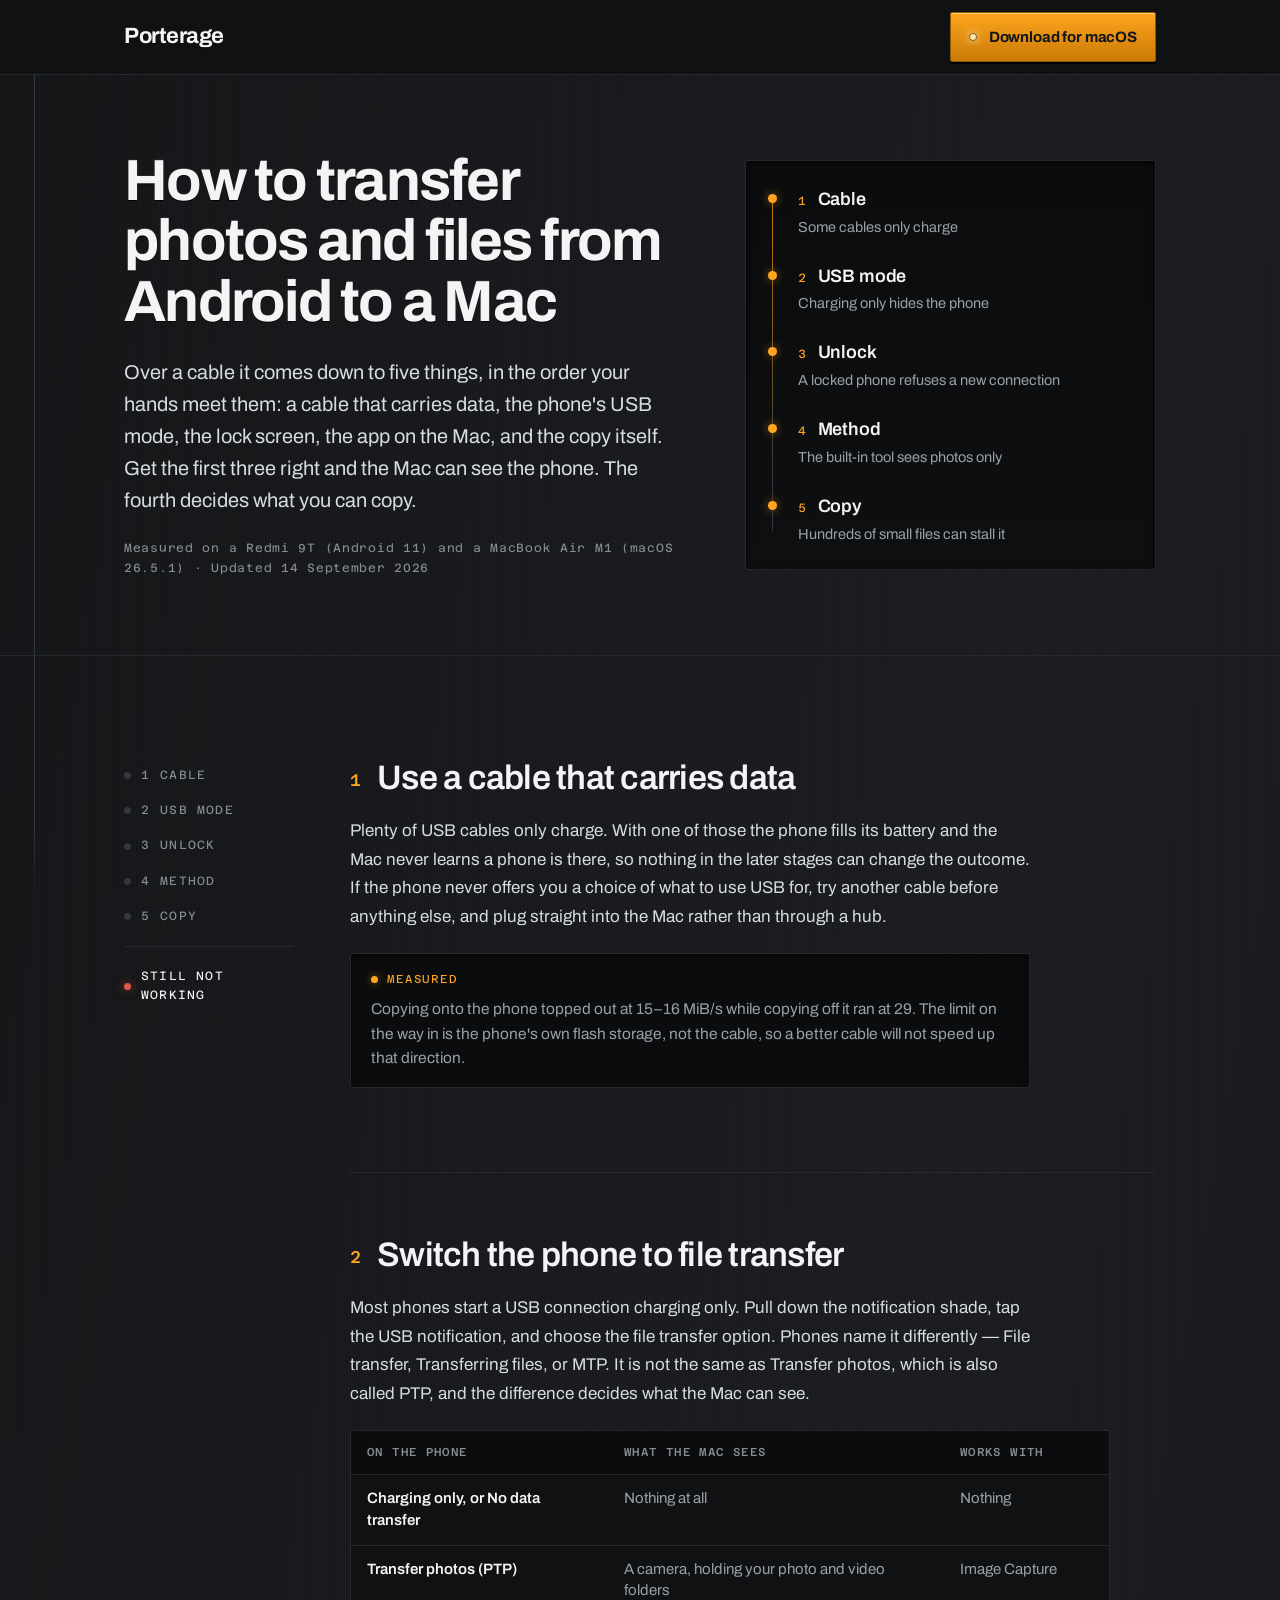
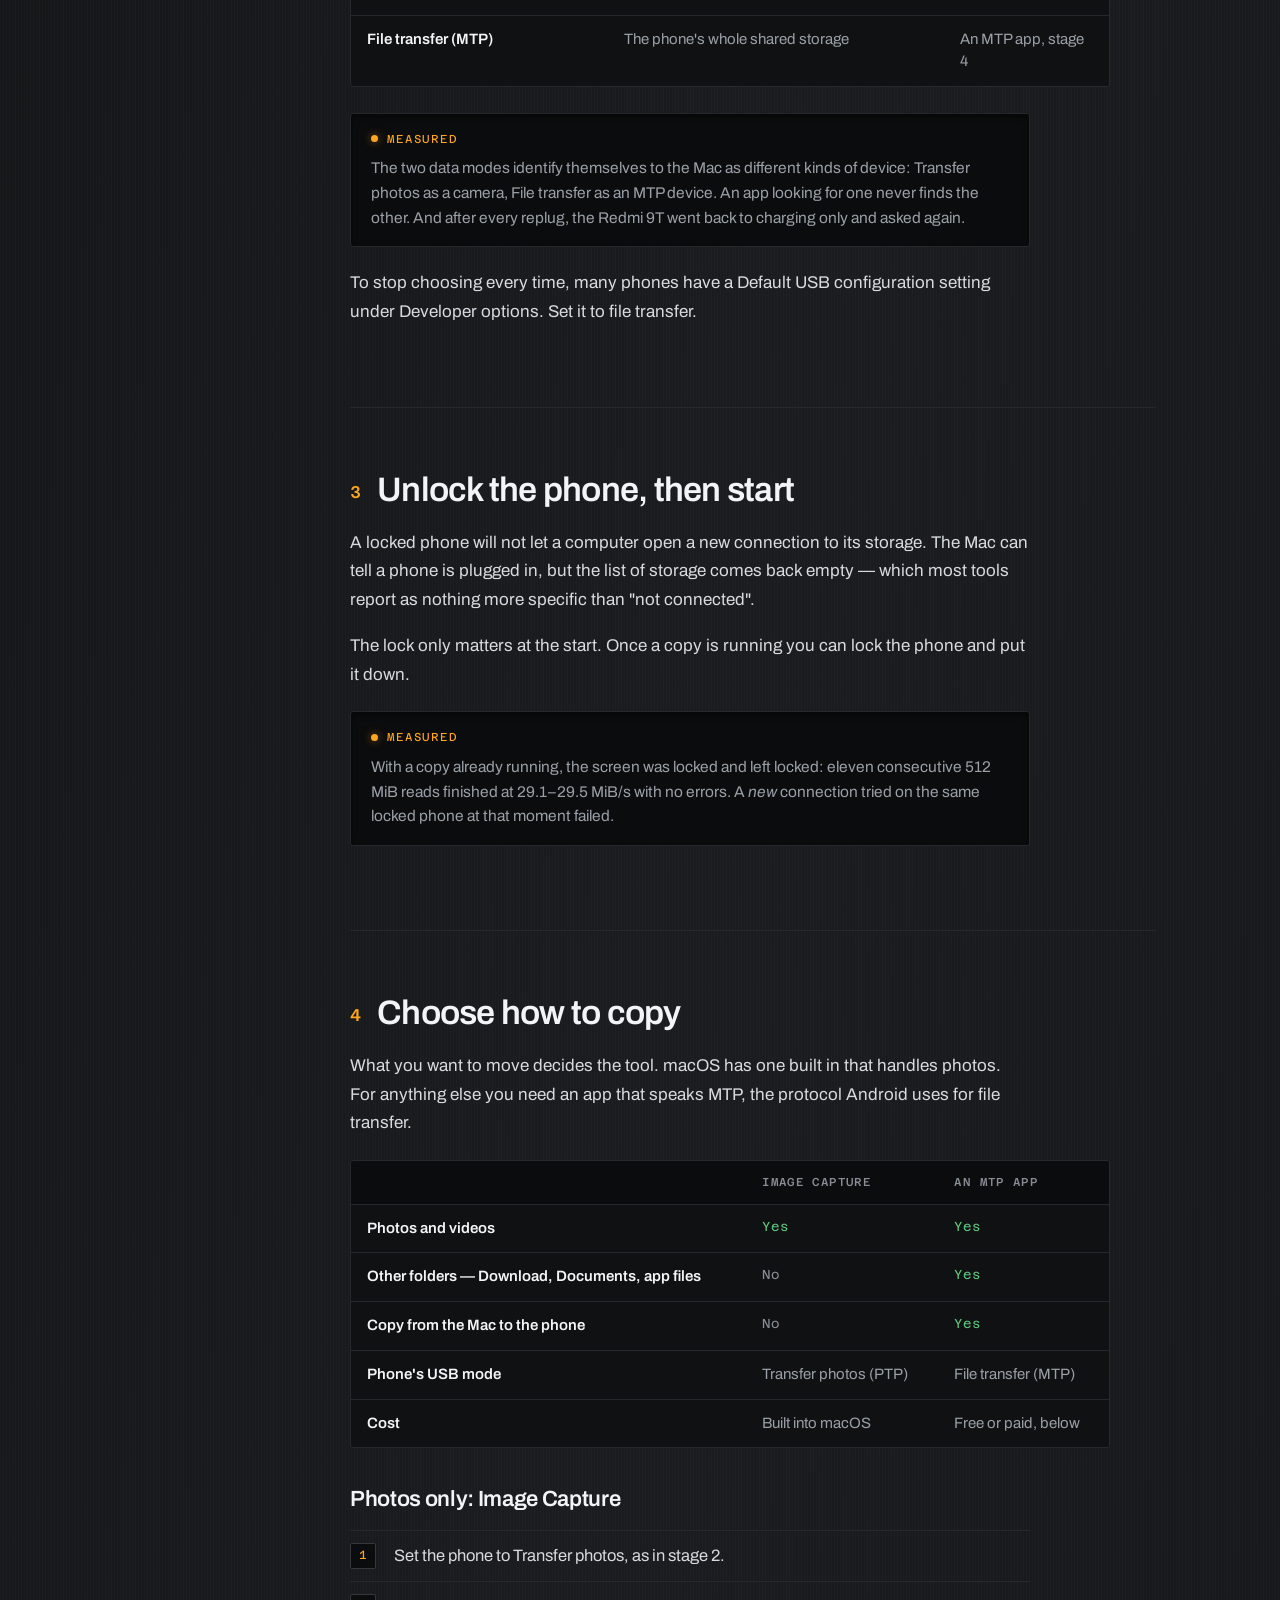
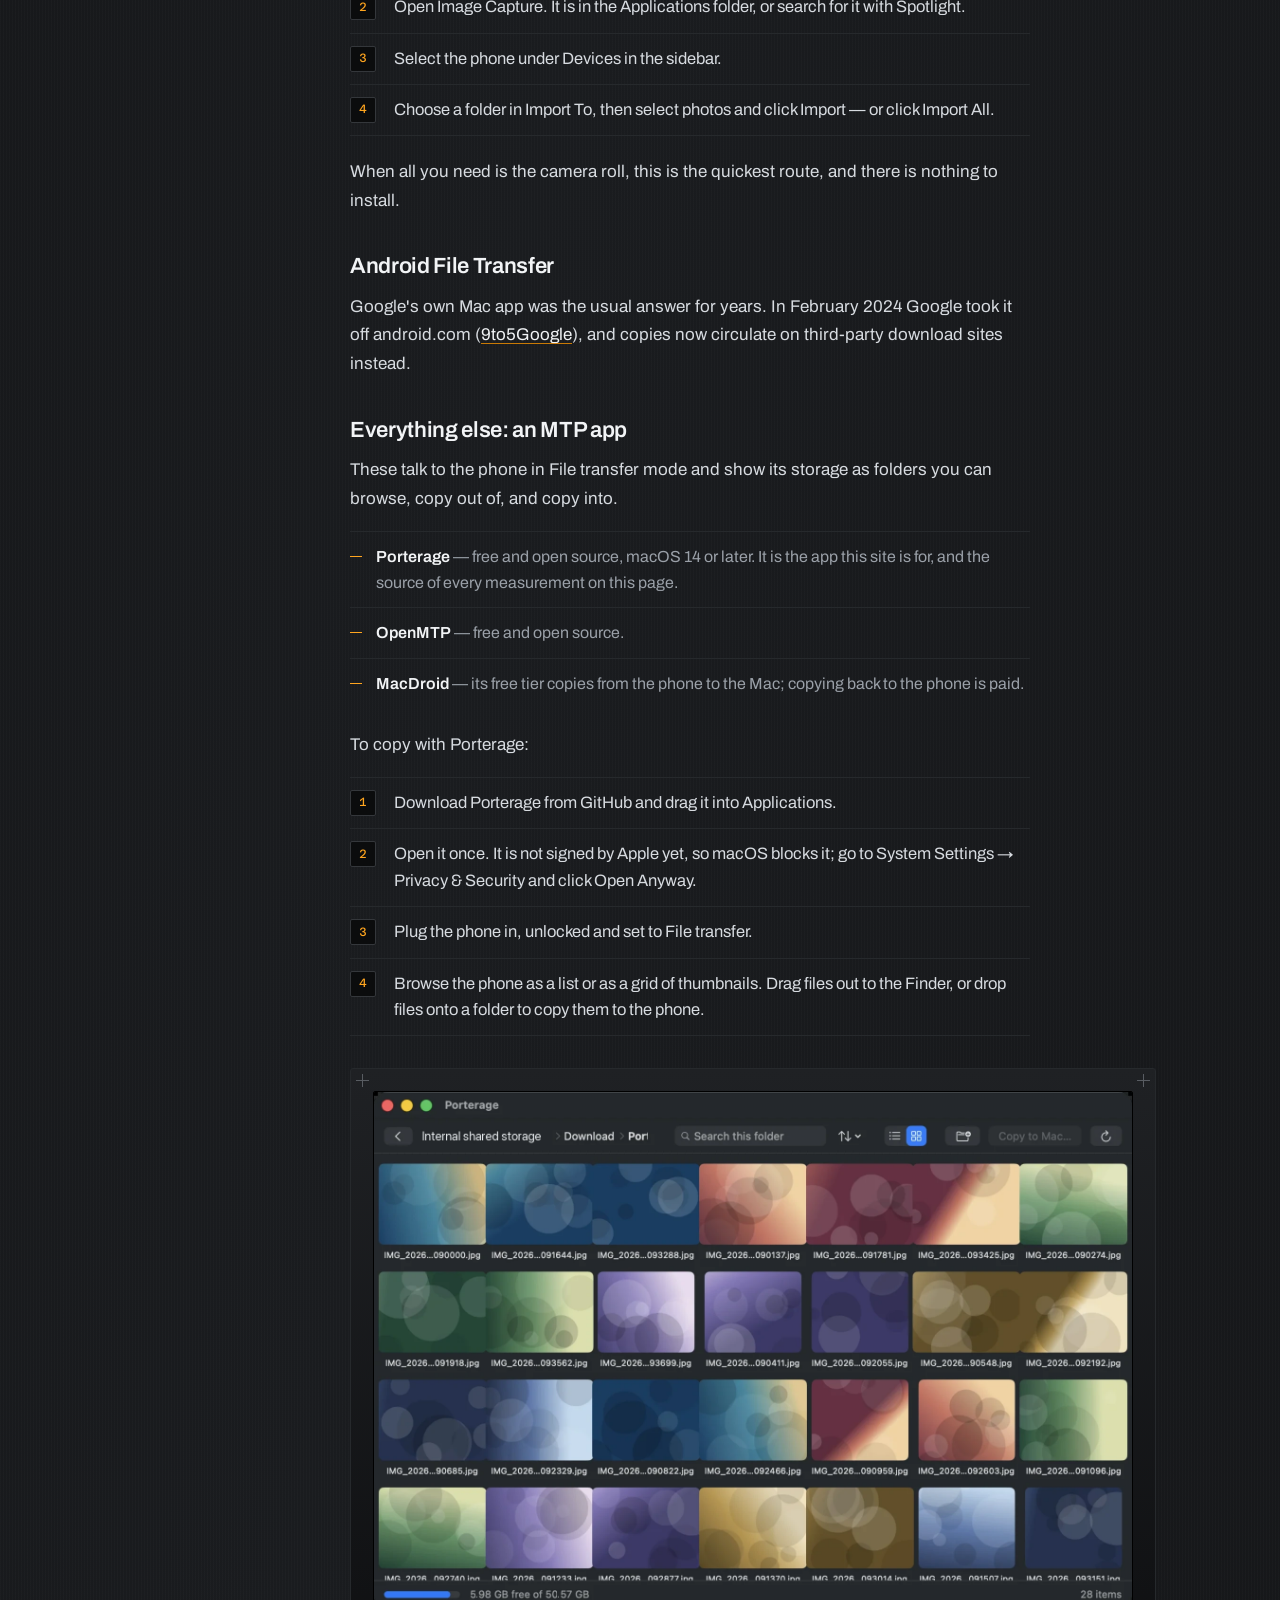
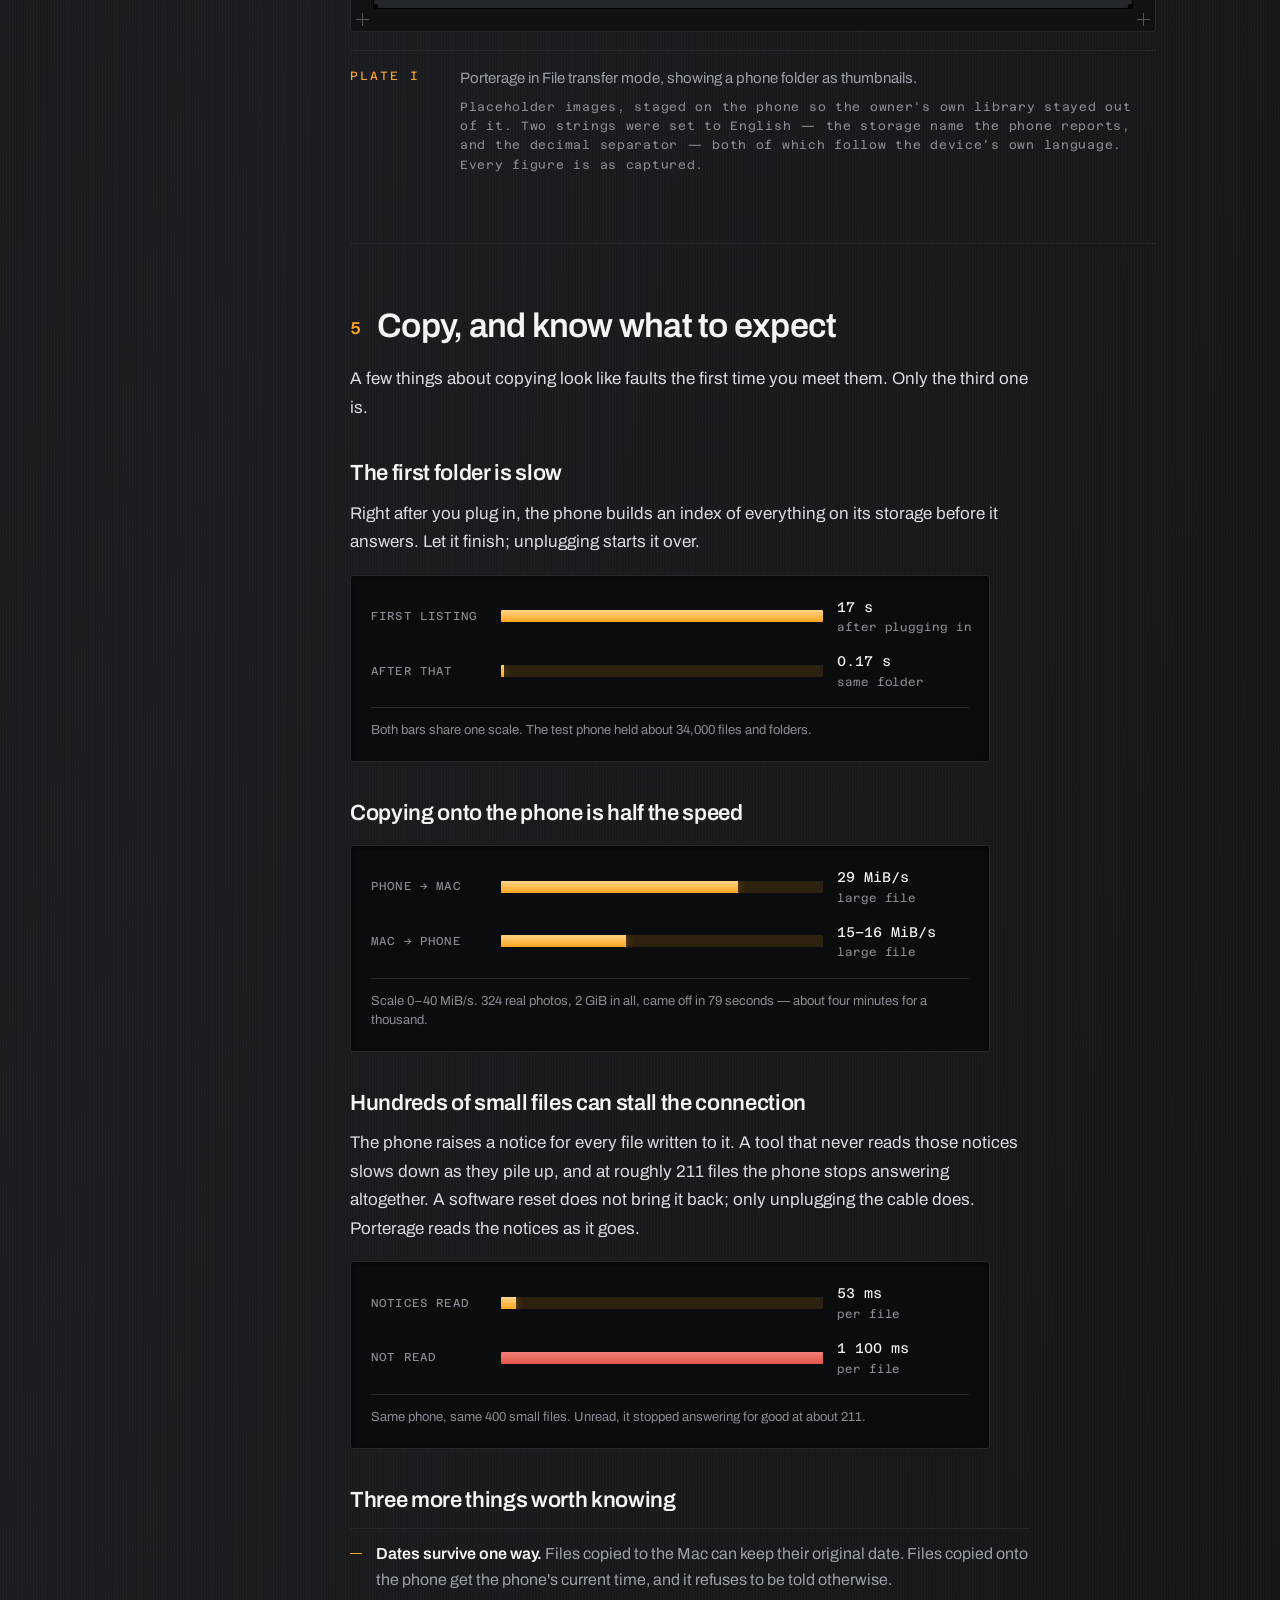
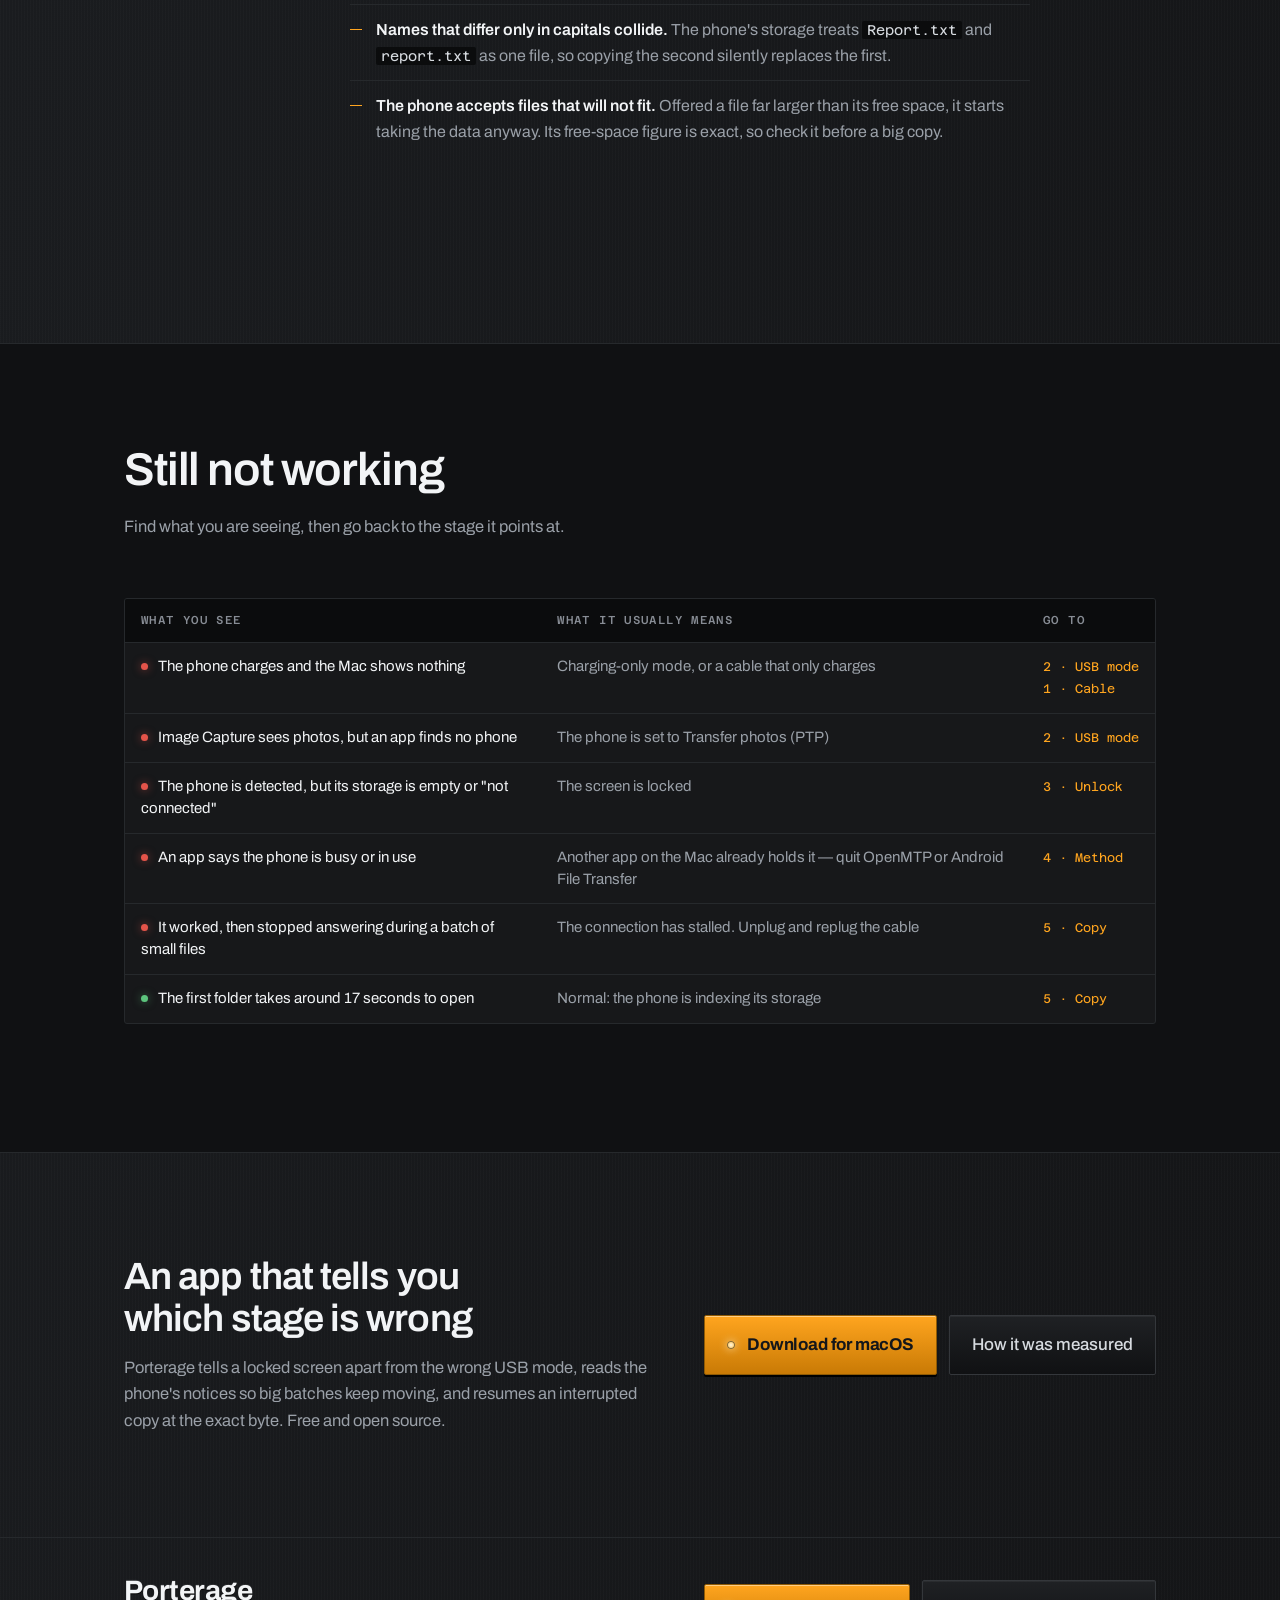
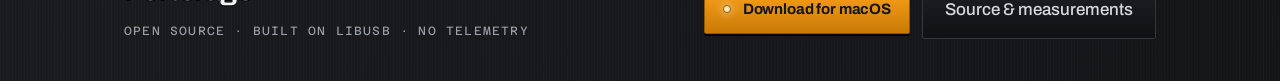
==== android-to-mac/index.html @ b120aed7 "Add the Android-to-Mac guide at /android-to-mac/ The first content page, chosen from keyword researc" ====
<!doctype html>
<html lang="en">
<head>
<meta charset="utf-8">
<meta name="viewport" content="width=device-width, initial-scale=1">
<title>How to Transfer Photos and Files from Android to Mac</title>
<meta name="description" content="Five things decide whether an Android phone works with a Mac: cable, USB mode, lock screen, app, and the copy itself. Each step, with what was measured.">
<meta name="theme-color" content="#17181A">
<link rel="canonical" href="https://porterage.app/android-to-mac/">
<meta property="og:title" content="How to transfer photos and files from Android to a Mac">
<meta property="og:description" content="Cable, USB mode, lock screen, app, copy: the five stages in the order your hands meet them, with what fails at each one and what was measured.">
<meta property="og:type" content="article">
<meta property="og:url" content="https://porterage.app/android-to-mac/">
<meta property="og:site_name" content="Porterage">
<meta property="og:image" content="https://porterage.app/assets/og.png">
<meta property="og:image:width" content="1200">
<meta property="og:image:height" content="630">
<meta name="twitter:card" content="summary_large_image">
<meta name="twitter:image" content="https://porterage.app/assets/og.png">
<link rel="icon" href="/assets/favicon.svg" type="image/svg+xml">
<link rel="icon" href="/favicon.ico" sizes="32x32">
<link rel="apple-touch-icon" href="/apple-touch-icon.png">
<link rel="preconnect" href="https://fonts.googleapis.com">
<link rel="preconnect" href="https://fonts.gstatic.com" crossorigin>
<link href="https://fonts.googleapis.com/css2?family=Archivo:wght@400;500;600;700&family=Azeret+Mono:wght@400;500&display=swap" rel="stylesheet">
<link rel="stylesheet" href="/assets/style.css">
<script type="application/ld+json">
{
  "@context": "https://schema.org",
  "@graph": [
    {
      "@type": "Article",
      "headline": "How to transfer photos and files from Android to a Mac",
      "description": "The five stages of connecting an Android phone to a Mac over a cable, with what fails at each one and what was measured on real hardware.",
      "datePublished": "2026-09-14",
      "dateModified": "2026-09-14",
      "inLanguage": "en",
      "mainEntityOfPage": "https://porterage.app/android-to-mac/",
      "image": "https://porterage.app/assets/og.png",
      "author": { "@type": "Organization", "name": "Porterage", "url": "https://porterage.app/" },
      "publisher": { "@type": "Organization", "name": "Porterage", "url": "https://porterage.app/" }
    },
    {
      "@type": "BreadcrumbList",
      "itemListElement": [
        { "@type": "ListItem", "position": 1, "name": "Porterage", "item": "https://porterage.app/" },
        { "@type": "ListItem", "position": 2, "name": "Android to Mac", "item": "https://porterage.app/android-to-mac/" }
      ]
    }
  ]
}
</script>
</head>
<body>
<!--
THESIS: The guide is the connection itself, laid out in the order hands make it (cable, USB mode, unlock, method, copy), each stage carrying what fails there and what was measured. Refuses the vendor "8 tips to fix it" list that ends in a buy button.
OWN-WORLD: Inherited Porterage faceplate: graphite panels, Archivo over Azeret Mono readings, amber lamps for the live stage, alarm red for named faults, registered plates, recessed readouts on one shared scale.
STORY: The reader arrives with a phone plugged in and nothing working, finds their stage, reads the measured cause, fixes it, and sees where an MTP app fits and where the free built-in tool is enough.
FIRST VIEWPORT: Left, the question as H1 over a three-sentence answer and the measurement line; right, a five-stage amber signal path whose stages jump to their sections; Download in the top bar.
FORM: Signal path, candidate 1 of the grounded structure list, seed key 04b78340.
FINISH: unreviewed and undocumented is unfinished; this build ends with the finish review, the verdict, DESIGN.md, and every shipping raster carrying its provenance
-->

<a class="skip" href="#main">Skip to content</a>

<div class="rail" aria-hidden="true"></div>

<header class="topbar">
  <div class="wrap topbar__in">
    <a class="topbar__brand" href="/">Porterage</a>
    <a class="plate-btn plate-btn--sm" href="https://github.com/aiusmarcusx/porterage/releases/latest">
      <span class="plate-btn__lamp" aria-hidden="true"></span>
      <span class="plate-btn__text">Download for macOS</span>
    </a>
  </div>
</header>

<main id="main">

<section class="panel panel--guidehead">
  <div class="wrap guidehead">
    <div class="guidehead__text">
      <h1 class="guide-title">How to transfer photos and files from Android to a Mac</h1>
      <p class="guide-lede">
        Over a cable it comes down to five things, in the order your hands meet them: a cable that
        carries data, the phone's USB mode, the lock screen, the app on the Mac, and the copy itself.
        Get the first three right and the Mac can see the phone. The fourth decides what you can copy.
      </p>
      <p class="guide-meta">Measured on a Redmi 9T (Android 11) and a MacBook Air M1 (macOS 26.5.1) · Updated 14 September 2026</p>
    </div>

    <nav class="path" aria-label="The five stages">
      <ol>
        <li><a href="#cable"><span class="path__no">1</span><span class="path__name">Cable</span><span class="path__note">Some cables only charge</span></a></li>
        <li><a href="#usb-mode"><span class="path__no">2</span><span class="path__name">USB mode</span><span class="path__note">Charging only hides the phone</span></a></li>
        <li><a href="#unlock"><span class="path__no">3</span><span class="path__name">Unlock</span><span class="path__note">A locked phone refuses a new connection</span></a></li>
        <li><a href="#method"><span class="path__no">4</span><span class="path__name">Method</span><span class="path__note">The built-in tool sees photos only</span></a></li>
        <li><a href="#copy"><span class="path__no">5</span><span class="path__name">Copy</span><span class="path__note">Hundreds of small files can stall it</span></a></li>
      </ol>
    </nav>
  </div>
</section>

<div class="panel panel--guide">
  <div class="wrap guide">

    <nav class="stagerail" aria-label="Stages on this page">
      <ol>
        <li><a href="#cable"><span class="stagerail__lamp" aria-hidden="true"></span><span class="stagerail__no">1</span>Cable</a></li>
        <li><a href="#usb-mode"><span class="stagerail__lamp" aria-hidden="true"></span><span class="stagerail__no">2</span>USB mode</a></li>
        <li><a href="#unlock"><span class="stagerail__lamp" aria-hidden="true"></span><span class="stagerail__no">3</span>Unlock</a></li>
        <li><a href="#method"><span class="stagerail__lamp" aria-hidden="true"></span><span class="stagerail__no">4</span>Method</a></li>
        <li><a href="#copy"><span class="stagerail__lamp" aria-hidden="true"></span><span class="stagerail__no">5</span>Copy</a></li>
        <li class="stagerail__fix"><a href="#fix"><span class="stagerail__lamp" aria-hidden="true"></span>Still not working</a></li>
      </ol>
    </nav>

    <div class="guide__body">

      <section class="stage" id="cable" aria-labelledby="cable-h">
        <h2 class="stage__h" id="cable-h"><span class="stage__no" aria-hidden="true">1</span>Use a cable that carries data</h2>
        <p>
          Plenty of USB cables only charge. With one of those the phone fills its battery and the Mac
          never learns a phone is there, so nothing in the later stages can change the outcome. If the
          phone never offers you a choice of what to use USB for, try another cable before anything
          else, and plug straight into the Mac rather than through a hub.
        </p>
        <aside class="measured">
          <p class="measured__k">Measured</p>
          <p>
            Copying onto the phone topped out at 15–16 MiB/s while copying off it ran at 29. The limit on
            the way in is the phone's own flash storage, not the cable, so a better cable will not speed
            up that direction.
          </p>
        </aside>
      </section>

      <section class="stage" id="usb-mode" aria-labelledby="usb-mode-h">
        <h2 class="stage__h" id="usb-mode-h"><span class="stage__no" aria-hidden="true">2</span>Switch the phone to file transfer</h2>
        <p>
          Most phones start a USB connection charging only. Pull down the notification shade, tap the
          USB notification, and choose the file transfer option. Phones name it differently — File
          transfer, Transferring files, or MTP. It is not the same as Transfer photos, which is also
          called PTP, and the difference decides what the Mac can see.
        </p>
        <div class="tablewrap">
          <table class="gtable gtable--stack">
            <thead>
              <tr><th scope="col">On the phone</th><th scope="col">What the Mac sees</th><th scope="col">Works with</th></tr>
            </thead>
            <tbody>
              <tr><th scope="row">Charging only, or No data transfer</th><td data-label="The Mac sees">Nothing at all</td><td data-label="Works with">Nothing</td></tr>
              <tr><th scope="row">Transfer photos (PTP)</th><td data-label="The Mac sees">A camera, holding your photo and video folders</td><td data-label="Works with">Image Capture</td></tr>
              <tr><th scope="row">File transfer (MTP)</th><td data-label="The Mac sees">The phone's whole shared storage</td><td data-label="Works with">An MTP app, stage 4</td></tr>
            </tbody>
          </table>
        </div>
        <aside class="measured">
          <p class="measured__k">Measured</p>
          <p>
            The two data modes identify themselves to the Mac as different kinds of device: Transfer
            photos as a camera, File transfer as an MTP device. An app looking for one never finds the
            other. And after every replug, the Redmi 9T went back to charging only and asked again.
          </p>
        </aside>
        <p>
          To stop choosing every time, many phones have a Default USB configuration setting under
          Developer options. Set it to file transfer.
        </p>
      </section>

      <section class="stage" id="unlock" aria-labelledby="unlock-h">
        <h2 class="stage__h" id="unlock-h"><span class="stage__no" aria-hidden="true">3</span>Unlock the phone, then start</h2>
        <p>
          A locked phone will not let a computer open a new connection to its storage. The Mac can tell
          a phone is plugged in, but the list of storage comes back empty — which most tools report as
          nothing more specific than "not connected".
        </p>
        <p>The lock only matters at the start. Once a copy is running you can lock the phone and put it down.</p>
        <aside class="measured">
          <p class="measured__k">Measured</p>
          <p>
            With a copy already running, the screen was locked and left locked: eleven consecutive
            512 MiB reads finished at 29.1–29.5 MiB/s with no errors. A <em>new</em> connection tried on
            the same locked phone at that moment failed.
          </p>
        </aside>
      </section>

      <section class="stage" id="method" aria-labelledby="method-h">
        <h2 class="stage__h" id="method-h"><span class="stage__no" aria-hidden="true">4</span>Choose how to copy</h2>
        <p>
          What you want to move decides the tool. macOS has one built in that handles photos. For
          anything else you need an app that speaks MTP, the protocol Android uses for file transfer.
        </p>
        <div class="tablewrap">
          <table class="gtable gtable--compare">
            <thead>
              <tr><th scope="col"><span class="sr-only">Capability</span></th><th scope="col">Image Capture</th><th scope="col">An MTP app</th></tr>
            </thead>
            <tbody>
              <tr><th scope="row">Photos and videos</th><td class="yes">Yes</td><td class="yes">Yes</td></tr>
              <tr><th scope="row">Other folders — Download, Documents, app files</th><td class="no">No</td><td class="yes">Yes</td></tr>
              <tr><th scope="row">Copy from the Mac to the phone</th><td class="no">No</td><td class="yes">Yes</td></tr>
              <tr><th scope="row">Phone's USB mode</th><td>Transfer photos (PTP)</td><td>File transfer (MTP)</td></tr>
              <tr><th scope="row">Cost</th><td>Built into macOS</td><td>Free or paid, below</td></tr>
            </tbody>
          </table>
        </div>

        <h3 class="guide-h3">Photos only: Image Capture</h3>
        <ol class="steps">
          <li>Set the phone to Transfer photos, as in stage 2.</li>
          <li>Open Image Capture. It is in the Applications folder, or search for it with Spotlight.</li>
          <li>Select the phone under Devices in the sidebar.</li>
          <li>Choose a folder in Import To, then select photos and click Import — or click Import All.</li>
        </ol>
        <p>When all you need is the camera roll, this is the quickest route, and there is nothing to install.</p>

        <h3 class="guide-h3">Android File Transfer</h3>
        <p>
          Google's own Mac app was the usual answer for years. In February 2024 Google took it off
          android.com (<a href="https://9to5google.com/2024/02/16/android-file-transfer-mac-hidden/">9to5Google</a>),
          and copies now circulate on third-party download sites instead.
        </p>

        <h3 class="guide-h3">Everything else: an MTP app</h3>
        <p>These talk to the phone in File transfer mode and show its storage as folders you can browse, copy out of, and copy into.</p>
        <ul class="apps">
          <li><strong>Porterage</strong> — free and open source, macOS 14 or later. It is the app this site is for, and the source of every measurement on this page.</li>
          <li><strong>OpenMTP</strong> — free and open source.</li>
          <li><strong>MacDroid</strong> — its free tier copies from the phone to the Mac; copying back to the phone is paid.</li>
        </ul>

        <p>To copy with Porterage:</p>
        <ol class="steps">
          <li>Download Porterage from GitHub and drag it into Applications.</li>
          <li>Open it once. It is not signed by Apple yet, so macOS blocks it; go to System Settings → Privacy &amp; Security and click Open Anyway.</li>
          <li>Plug the phone in, unlocked and set to File transfer.</li>
          <li>Browse the phone as a list or as a grid of thumbnails. Drag files out to the Finder, or drop files onto a folder to copy them to the phone.</li>
        </ol>

        <figure class="plate">
          <div class="plate__frame">
            <img src="/assets/grid.webp" width="1600" height="1088" alt="Porterage showing a folder of photos on an Android phone as a grid of thumbnails, with a breadcrumb, search field and a free-space readout." loading="lazy" decoding="async">
            <span class="reg reg--tl" aria-hidden="true"></span><span class="reg reg--tr" aria-hidden="true"></span>
            <span class="reg reg--bl" aria-hidden="true"></span><span class="reg reg--br" aria-hidden="true"></span>
          </div>
          <figcaption class="plate__cap">
            <span class="plate__id">Plate I</span>
            <span class="plate__desc">Porterage in File transfer mode, showing a phone folder as thumbnails.</span>
            <span class="plate__note">Placeholder images, staged on the phone so the owner's own library stayed out of it. Two strings were set to English — the storage name the phone reports, and the decimal separator — both of which follow the device's own language. Every figure is as captured.</span>
          </figcaption>
        </figure>
      </section>

      <section class="stage" id="copy" aria-labelledby="copy-h">
        <h2 class="stage__h" id="copy-h"><span class="stage__no" aria-hidden="true">5</span>Copy, and know what to expect</h2>
        <p>A few things about copying look like faults the first time you meet them. Only the third one is.</p>

        <h3 class="guide-h3">The first folder is slow</h3>
        <p>
          Right after you plug in, the phone builds an index of everything on its storage before it
          answers. Let it finish; unplugging starts it over.
        </p>
        <div class="readout">
          <div class="readout__row"><span class="readout__k">First listing</span><span class="bar"><i data-w="100"></i></span><span class="readout__v">17 s<em>after plugging in</em></span></div>
          <div class="readout__row"><span class="readout__k">After that</span><span class="bar"><i data-w="1"></i></span><span class="readout__v">0.17 s<em>same folder</em></span></div>
          <p class="readout__note">Both bars share one scale. The test phone held about 34,000 files and folders.</p>
        </div>

        <h3 class="guide-h3">Copying onto the phone is half the speed</h3>
        <div class="readout">
          <div class="readout__row"><span class="readout__k">Phone → Mac</span><span class="bar"><i data-w="73.5"></i></span><span class="readout__v">29 MiB/s<em>large file</em></span></div>
          <div class="readout__row"><span class="readout__k">Mac → phone</span><span class="bar"><i data-w="38.8"></i></span><span class="readout__v">15–16 MiB/s<em>large file</em></span></div>
          <p class="readout__note">Scale 0–40 MiB/s. 324 real photos, 2 GiB in all, came off in 79 seconds — about four minutes for a thousand.</p>
        </div>

        <h3 class="guide-h3">Hundreds of small files can stall the connection</h3>
        <p>
          The phone raises a notice for every file written to it. A tool that never reads those notices
          slows down as they pile up, and at roughly 211 files the phone stops answering altogether. A
          software reset does not bring it back; only unplugging the cable does. Porterage reads the
          notices as it goes.
        </p>
        <div class="readout">
          <div class="readout__row"><span class="readout__k">Notices read</span><span class="bar"><i data-w="4.8"></i></span><span class="readout__v">53 ms<em>per file</em></span></div>
          <div class="readout__row readout__row--bad"><span class="readout__k">Not read</span><span class="bar"><i data-w="100"></i></span><span class="readout__v">1 100 ms<em>per file</em></span></div>
          <p class="readout__note">Same phone, same 400 small files. Unread, it stopped answering for good at about 211.</p>
        </div>

        <h3 class="guide-h3">Three more things worth knowing</h3>
        <ul class="facts">
          <li><strong>Dates survive one way.</strong> Files copied to the Mac can keep their original date. Files copied onto the phone get the phone's current time, and it refuses to be told otherwise.</li>
          <li><strong>Names that differ only in capitals collide.</strong> The phone's storage treats <code>Report.txt</code> and <code>report.txt</code> as one file, so copying the second silently replaces the first.</li>
          <li><strong>The phone accepts files that will not fit.</strong> Offered a file far larger than its free space, it starts taking the data anyway. Its free-space figure is exact, so check it before a big copy.</li>
        </ul>
      </section>

    </div>
  </div>
</div>

<section class="panel panel--fix" id="fix" aria-labelledby="fix-h">
  <div class="wrap">
    <div class="sechead">
      <h2 id="fix-h">Still not working</h2>
      <p class="sechead__sub">Find what you are seeing, then go back to the stage it points at.</p>
    </div>
    <div class="tablewrap">
      <table class="gtable gtable--fix gtable--stack">
        <thead>
          <tr><th scope="col">What you see</th><th scope="col">What it usually means</th><th scope="col">Go to</th></tr>
        </thead>
        <tbody>
          <tr><td><span class="dot dot--alarm" aria-hidden="true"></span>The phone charges and the Mac shows nothing</td><td data-label="Usually means">Charging-only mode, or a cable that only charges</td><td data-label="Go to"><a href="#usb-mode">2 · USB mode</a><a href="#cable">1 · Cable</a></td></tr>
          <tr><td><span class="dot dot--alarm" aria-hidden="true"></span>Image Capture sees photos, but an app finds no phone</td><td data-label="Usually means">The phone is set to Transfer photos (PTP)</td><td data-label="Go to"><a href="#usb-mode">2 · USB mode</a></td></tr>
          <tr><td><span class="dot dot--alarm" aria-hidden="true"></span>The phone is detected, but its storage is empty or "not connected"</td><td data-label="Usually means">The screen is locked</td><td data-label="Go to"><a href="#unlock">3 · Unlock</a></td></tr>
          <tr><td><span class="dot dot--alarm" aria-hidden="true"></span>An app says the phone is busy or in use</td><td data-label="Usually means">Another app on the Mac already holds it — quit OpenMTP or Android File Transfer</td><td data-label="Go to"><a href="#method">4 · Method</a></td></tr>
          <tr><td><span class="dot dot--alarm" aria-hidden="true"></span>It worked, then stopped answering during a batch of small files</td><td data-label="Usually means">The connection has stalled. Unplug and replug the cable</td><td data-label="Go to"><a href="#copy">5 · Copy</a></td></tr>
          <tr><td><span class="dot dot--ok" aria-hidden="true"></span>The first folder takes around 17 seconds to open</td><td data-label="Usually means">Normal: the phone is indexing its storage</td><td data-label="Go to"><a href="#copy">5 · Copy</a></td></tr>
        </tbody>
      </table>
    </div>
  </div>
</section>

<section class="panel panel--guideclose" aria-labelledby="close-h">
  <div class="wrap guideclose">
    <div class="guideclose__text">
      <h2 id="close-h">An app that tells you which stage is wrong</h2>
      <p>
        Porterage tells a locked screen apart from the wrong USB mode, reads the phone's notices so big
        batches keep moving, and resumes an interrupted copy at the exact byte. Free and open source.
      </p>
    </div>
    <div class="guideclose__actions">
      <a class="plate-btn" href="https://github.com/aiusmarcusx/porterage/releases/latest">
        <span class="plate-btn__lamp" aria-hidden="true"></span>
        <span class="plate-btn__text">Download for macOS</span>
      </a>
      <a class="ghost-btn" href="/#bench">How it was measured</a>
    </div>
  </div>
</section>

</main>

<footer class="panel panel--foot">
  <div class="wrap foot">
    <div class="foot__left">
      <a class="brand brand--sm foot__home" href="/">Porterage</a>
      <p class="model">Open source · built on libusb · no telemetry</p>
    </div>
    <div class="foot__right">
      <a class="plate-btn plate-btn--sm" href="https://github.com/aiusmarcusx/porterage/releases/latest">
        <span class="plate-btn__lamp" aria-hidden="true"></span>
        <span class="plate-btn__text">Download for macOS</span>
      </a>
      <a class="ghost-btn" href="https://github.com/aiusmarcusx/porterage">Source &amp; measurements</a>
    </div>
  </div>
</footer>
<script src="/assets/guide.js" defer></script>
</body>
</html>
---- assets/style.css ----
/* Porterage — an anodized equipment faceplate.
   Nothing floats: every element sits on, in, or beside a machined panel. Lamps and meters change
   state; panels do not move. */

:root {
  accent-color: #ffa51f;
  scrollbar-color: #3a3e43 #101113;
  --panel: #17181a;
  --panel-high: #1f2124;
  --panel-low: #101113;
  --recess: #0b0c0d;
  --edge: #34373b;
  --edge-soft: #26292c;

  /* Both tones clear WCAG AA (4.5:1) against every panel ground here; the small mono
     labels are 10–11px, which makes contrast matter more, not less. */
  --label: #9aa0a8;
  --label-dim: #888d95;
  --text: #d7dbe0;
  --text-bright: #f2f4f6;

  --signal: #ffa51f;
  --signal-deep: #c97a05;
  --signal-ghost: rgba(255, 165, 31, 0.14);
  --ok: #5cc47d;
  --alarm: #e4544a;

  --rule: 1px solid var(--edge-soft);
  --wrap: 1160px;
  --gut: clamp(20px, 5vw, 64px);

  --mono: "Azeret Mono", ui-monospace, "SF Mono", Menlo, monospace;
  --sans: "Archivo", -apple-system, BlinkMacSystemFont, "Helvetica Neue", Arial, sans-serif;

  color-scheme: dark;
}

*,
*::before,
*::after { box-sizing: border-box; }

html { -webkit-text-size-adjust: 100%; }

body {
  margin: 0;
  background: var(--panel);
  color: var(--text);
  font-family: var(--sans);
  font-size: 17px;
  line-height: 1.6;
  /* Brushed metal: fine vertical grain plus a slow horizontal light gradient across the panel. */
  background-image:
    repeating-linear-gradient(90deg, rgba(255, 255, 255, 0.014) 0 1px, transparent 1px 3px),
    linear-gradient(100deg, #141517 0%, #1a1c1f 42%, #141517 100%);
}

img { max-width: 100%; height: auto; display: block; }
a { color: var(--text-bright); }

.skip {
  position: absolute;
  left: -9999px;
  background: var(--signal);
  color: #16181a;
  padding: 10px 16px;
  font-family: var(--mono);
  font-size: 12px;
}
.skip:focus { left: 12px; top: 12px; z-index: 20; }

:focus-visible {
  outline: 2px solid var(--signal);
  outline-offset: 3px;
}

.wrap {
  max-width: var(--wrap);
  margin-inline: auto;
  padding-inline: var(--gut);
}

/* The signal path: one continuous line running the height of the document, so the page reads as a
   single routed panel rather than stacked cards. */
.rail {
  position: fixed;
  inset-block: 0;
  left: max(14px, calc((100vw - var(--wrap)) / 2 - 26px));
  width: 1px;
  background: linear-gradient(180deg, transparent, var(--edge) 8%, var(--edge) 92%, transparent);
  z-index: 0;
  pointer-events: none;
}
@media (max-width: 900px) { .rail { display: none; } }

.panel {
  position: relative;
  border-bottom: var(--rule);
  padding-block: clamp(56px, 8vw, 104px);
  z-index: 1;
}
.panel--head { padding-block: clamp(44px, 6vw, 72px) 0; }
.panel--chain { background: var(--panel-low); }
.panel--limits { background: var(--panel-low); }
.panel--foot { border-bottom: 0; padding-block: 40px; }

/* Screen-printed labels ------------------------------------------------- */

.stencil {
  font-family: var(--mono);
  font-size: 12px;
  font-weight: 500;
  letter-spacing: 0.18em;
  text-transform: uppercase;
  color: var(--label-dim);
  margin: 0 0 14px;
}

.brand {
  font-size: clamp(52px, 9vw, 104px);
  font-weight: 700;
  letter-spacing: -0.035em;
  line-height: 0.92;
  margin: 0;
  color: var(--text-bright);
  /* Engraved: a dark cut above, a lit machined edge below. */
  text-shadow: 0 1px 0 rgba(0, 0, 0, 0.8), 0 -1px 0 rgba(255, 255, 255, 0.07);
}
.brand--sm { font-size: 28px; letter-spacing: -0.02em; }

.model {
  font-family: var(--mono);
  font-size: 12px;
  letter-spacing: 0.1em;
  text-transform: uppercase;
  color: var(--label);
  margin: 14px 0 0;
}

/* Head ------------------------------------------------------------------ */

.head {
  display: grid;
  grid-template-columns: minmax(0, 1.35fr) minmax(280px, 0.85fr);
  gap: clamp(32px, 5vw, 72px);
  align-items: start;
  padding-bottom: clamp(40px, 6vw, 72px);
}

.lede {
  max-width: 46ch;
  font-size: clamp(18px, 2vw, 21px);
  line-height: 1.55;
  color: var(--text);
  margin: 26px 0 0;
}

.actions {
  display: flex;
  flex-wrap: wrap;
  gap: 14px;
  margin-top: 34px;
}

.plate-btn {
  display: inline-flex;
  align-items: center;
  gap: 12px;
  padding: 15px 22px;
  background: linear-gradient(180deg, var(--signal) 0%, var(--signal-deep) 100%);
  color: #14161a;
  text-decoration: none;
  font-weight: 700;
  letter-spacing: -0.01em;
  border: 1px solid #8f5a04;
  border-radius: 2px;
  box-shadow: inset 0 1px 0 rgba(255, 255, 255, 0.45), 0 2px 0 #000;
  transition: transform 0.08s linear, box-shadow 0.08s linear;
}
.plate-btn:hover { box-shadow: inset 0 1px 0 rgba(255, 255, 255, 0.6), 0 2px 0 #000, 0 0 22px rgba(255, 165, 31, 0.28); }
.plate-btn:active { transform: translateY(2px); box-shadow: inset 0 1px 0 rgba(255, 255, 255, 0.3), 0 0 0 #000; }
.plate-btn__lamp {
  width: 8px; height: 8px; border-radius: 50%;
  background: #2a1a00;
  box-shadow: inset 0 0 0 1px rgba(0, 0, 0, 0.5), 0 0 8px rgba(255, 240, 200, 0.8);
  background-image: radial-gradient(circle, #fff6df 0%, #ffcf72 60%, #b77300 100%);
}
.plate-btn__meta {
  font-family: var(--mono);
  font-size: 12px;
  font-weight: 400;
  letter-spacing: 0.06em;
  color: rgba(18, 20, 24, 0.88);
}
.plate-btn--sm { padding: 12px 18px; font-size: 15px; }
.plate-btn__text { white-space: nowrap; }

.ghost-btn {
  display: inline-flex;
  align-items: center;
  padding: 15px 22px;
  border: 1px solid var(--edge);
  border-radius: 2px;
  color: var(--text);
  text-decoration: none;
  font-weight: 500;
  background: linear-gradient(180deg, var(--panel-high), var(--panel-low));
  box-shadow: inset 0 1px 0 rgba(255, 255, 255, 0.05);
}
.ghost-btn:hover { border-color: var(--label-dim); color: var(--text-bright); }

.caveat {
  display: flex;
  align-items: baseline;
  gap: 9px;
  margin: 24px 0 0;
  font-family: var(--mono);
  font-size: 12px;
  line-height: 1.7;
  color: var(--label);
}
.caveat a { color: var(--label); text-underline-offset: 3px; }
.caveat a:hover { color: var(--signal); }

.dot {
  width: 7px; height: 7px; border-radius: 50%;
  display: inline-block;
  flex: none;
  transform: translateY(-1px);
}
.dot--alarm { background: var(--alarm); box-shadow: 0 0 8px rgba(228, 84, 74, 0.55); }
.dot--ok { background: var(--ok); box-shadow: 0 0 8px rgba(92, 196, 125, 0.5); }

/* Gauge ----------------------------------------------------------------- */

.gauge {
  background: linear-gradient(180deg, var(--recess), #0e0f11);
  border: 1px solid var(--edge-soft);
  border-radius: 3px;
  padding: 22px 22px 18px;
  box-shadow: inset 0 2px 6px rgba(0, 0, 0, 0.75);
}
.gauge__label {
  font-family: var(--mono);
  font-size: 12px;
  letter-spacing: 0.16em;
  text-transform: uppercase;
  color: var(--label-dim);
  margin: 0 0 16px;
}

/* The ladder: every cell is drawn, lit or not. An unreached cell is the scale, not an absence. */
.ladder {
  display: grid;
  grid-template-columns: repeat(24, 1fr);
  gap: 3px;
  height: 46px;
}
.ladder span {
  background: var(--signal-ghost);
  border-radius: 1px;
  transform-origin: bottom;
}
.ladder span.lit {
  background: linear-gradient(180deg, #ffd487, var(--signal));
  box-shadow: 0 0 10px rgba(255, 165, 31, 0.45);
}

/* The scale the ghost cells belong to, so an unlit cell reads as headroom rather than a gap. */
.gauge__scale {
  display: flex;
  justify-content: space-between;
  margin: 9px 0 0;
  font-family: var(--mono);
  font-size: 11.5px;
  letter-spacing: 0.12em;
  text-transform: uppercase;
  color: var(--label-dim);
}

.gauge__read {
  display: flex;
  align-items: baseline;
  gap: 8px;
  margin: 18px 0 0;
  font-family: var(--mono);
  color: var(--signal);
}
.gauge__read strong { font-size: 46px; font-weight: 500; letter-spacing: -0.03em; line-height: 1; }
.gauge__read em { font-style: normal; font-size: 13px; letter-spacing: 0.12em; color: var(--label); }
.gauge__foot {
  margin: 14px 0 0;
  font-size: 13px;
  line-height: 1.5;
  color: var(--label);
  border-top: var(--rule);
  padding-top: 12px;
}

/* Spec row -------------------------------------------------------------- */

.specrow { border-top: var(--rule); background: var(--panel-low); }
.specrow__grid {
  display: grid;
  grid-template-columns: repeat(4, 1fr);
}
.spec {
  padding: 26px 0 26px 24px;
  border-left: var(--rule);
  margin-left: -1px;
}
.spec:first-child { border-left: 0; padding-left: 0; margin-left: 0; }
.spec__k {
  font-family: var(--mono);
  font-size: 11.5px;
  letter-spacing: 0.16em;
  text-transform: uppercase;
  color: var(--label-dim);
  margin: 0 0 10px;
}
.spec__v {
  font-family: var(--mono);
  font-size: 32px;
  font-weight: 500;
  letter-spacing: -0.03em;
  color: var(--text-bright);
  margin: 0;
  line-height: 1;
}
.spec__v em { font-style: normal; font-size: 14px; color: var(--label); margin-left: 3px; }
.spec__n { margin: 10px 0 0; font-size: 13px; color: var(--label); line-height: 1.45; }

/* Section heads --------------------------------------------------------- */

.sechead { max-width: 62ch; margin-bottom: clamp(38px, 5vw, 58px); }
.sechead h2 {
  font-size: clamp(30px, 4.2vw, 46px);
  font-weight: 600;
  letter-spacing: -0.025em;
  line-height: 1.08;
  margin: 0;
  color: var(--text-bright);
}
.sechead__sub { margin: 18px 0 0; color: var(--label); font-size: 16.5px; line-height: 1.6; }

/* Faults ---------------------------------------------------------------- */

.faults { list-style: none; margin: 0; padding: 0; display: grid; gap: 0; }
.fault {
  display: grid;
  grid-template-columns: 64px minmax(0, 1fr) minmax(0, 1fr);
  gap: clamp(20px, 3vw, 44px);
  padding-block: clamp(30px, 4vw, 44px);
  border-top: var(--rule);
  align-items: start;
}
.fault:last-child { border-bottom: var(--rule); }
.fault .fault__no {
  font-family: var(--mono);
  font-size: 12px;
  letter-spacing: 0.1em;
  color: var(--signal);
  margin: 6px 0 0;
}
.fault h3 {
  font-size: clamp(20px, 2.3vw, 25px);
  font-weight: 600;
  letter-spacing: -0.018em;
  line-height: 1.22;
  margin: 0 0 14px;
  color: var(--text-bright);
}
.fault p { margin: 0; color: var(--label); line-height: 1.62; font-size: 16px; }
.fault code {
  font-family: var(--mono);
  font-size: 0.88em;
  color: var(--text);
  background: var(--recess);
  padding: 1px 5px;
  border-radius: 2px;
}

.readout {
  background: var(--recess);
  border: 1px solid var(--edge-soft);
  border-radius: 3px;
  padding: 20px;
  box-shadow: inset 0 2px 6px rgba(0, 0, 0, 0.6);
}
.readout__row {
  display: grid;
  grid-template-columns: 116px minmax(0, 1fr) auto;
  gap: 14px;
  align-items: center;
  margin-bottom: 14px;
}
.readout__k {
  font-family: var(--mono);
  font-size: 11.5px;
  letter-spacing: 0.1em;
  text-transform: uppercase;
  color: var(--label-dim);
}
.bar { display: block; height: 12px; background: var(--signal-ghost); border-radius: 1px; overflow: hidden; }
/* The fill ratio rides on a data attribute, not a style attribute, so the Content-Security-Policy
   can refuse inline styles outright. The number stays in the HTML beside the value it represents. */
.bar i[data-w="4.8"] { --w: 4.8%; }
.bar i[data-w="17.5"] { --w: 17.5%; }
.bar i[data-w="100"] { --w: 100%; }

.bar i {
  display: block;
  height: 100%;
  width: var(--w);
  background: linear-gradient(180deg, #ffd487, var(--signal));
  box-shadow: 0 0 10px rgba(255, 165, 31, 0.4);
}
.readout__row--bad .bar i { background: linear-gradient(180deg, #f08078, var(--alarm)); box-shadow: 0 0 10px rgba(228, 84, 74, 0.35); }
.readout__v { font-family: var(--mono); font-size: 14px; color: var(--text-bright); white-space: nowrap; }
.readout__v em { font-style: normal; display: block; font-size: 11.5px; color: var(--label-dim); letter-spacing: 0.08em; }
.readout__note {
  margin: 16px 0 0 !important;
  padding-top: 13px;
  border-top: var(--rule);
  font-size: 13px !important;
  color: var(--label-dim) !important;
  line-height: 1.5;
}

.lamps { display: grid; gap: 10px; align-content: start; }
.lamp {
  display: flex;
  align-items: baseline;
  gap: 10px;
  font-family: var(--mono);
  font-size: 12.5px;
  line-height: 1.5;
  padding: 14px 16px;
  border: 1px solid var(--edge-soft);
  border-radius: 3px;
  background: var(--recess);
  color: var(--label) !important;
}
.lamp--ok { border-color: rgba(92, 196, 125, 0.28); }
.lamp--alarm { border-color: rgba(228, 84, 74, 0.28); }

/* Plates ---------------------------------------------------------------- */

.plate { margin: 0; }
.plate__frame {
  position: relative;
  padding: clamp(12px, 2vw, 22px);
  background: linear-gradient(180deg, var(--panel-high), var(--panel-low));
  border: 1px solid var(--edge-soft);
  border-radius: 3px;
}
.plate__frame img { border: 1px solid #000; border-radius: 2px; }

/* Registration marks at each plate corner — the image is mounted, not floated. */
.reg { position: absolute; width: 13px; height: 13px; opacity: 0.55; }
.reg::before, .reg::after { content: ""; position: absolute; background: var(--label-dim); }
.reg::before { left: 0; right: 0; top: 6px; height: 1px; }
.reg::after { top: 0; bottom: 0; left: 6px; width: 1px; }
.reg--tl { top: 5px; left: 5px; }
.reg--tr { top: 5px; right: 5px; }
.reg--bl { bottom: 5px; left: 5px; }
.reg--br { bottom: 5px; right: 5px; }

.plate__cap {
  display: grid;
  grid-template-columns: 88px minmax(0, 1fr);
  gap: 8px 22px;
  margin-top: 18px;
  padding-top: 16px;
  border-top: var(--rule);
}
.plate__id {
  font-family: var(--mono);
  font-size: 12px;
  letter-spacing: 0.16em;
  text-transform: uppercase;
  color: var(--signal);
}
.plate__desc { font-size: 15px; color: var(--label); line-height: 1.55; max-width: 68ch; }
.plate__note {
  grid-column: 2;
  font-family: var(--mono);
  font-size: 12px;
  letter-spacing: 0.06em;
  color: var(--label-dim);
}

/* Thumbnail chain — three routes tried in order, drawn as the signal path it is. The lamp at each
   tap dims as the route gets rarer: route 1 answers for most files, route 3 for about a seventh. */

.chain {
  position: relative;
  list-style: none;
  margin: 0;
  padding: 34px 0 0;
  display: grid;
  grid-template-columns: repeat(3, minmax(0, 1fr));
  gap: clamp(24px, 3vw, 48px);
}
.chain::before {
  content: "";
  position: absolute;
  left: 0;
  right: 0;
  top: 8px;
  height: 1px;
  background: linear-gradient(90deg, var(--signal-deep) 0%, var(--edge) 78%, var(--edge-soft) 100%);
}
.chain__step { position: relative; }
.chain__step::before {
  content: "";
  position: absolute;
  top: -30px;
  left: 0;
  width: 9px;
  height: 9px;
  border-radius: 50%;
  background: var(--signal);
  box-shadow: 0 0 10px rgba(255, 165, 31, 0.5);
}
.chain__step:nth-child(2)::before { background: var(--signal-deep); box-shadow: 0 0 7px rgba(201, 122, 5, 0.4); }
.chain__step:nth-child(3)::before { background: var(--edge); box-shadow: none; }

.chain__step h3 {
  font-size: clamp(18px, 2vw, 21px);
  font-weight: 600;
  letter-spacing: -0.018em;
  line-height: 1.24;
  margin: 0 0 10px;
  color: var(--text-bright);
}
.chain__step p { margin: 0; color: var(--label); font-size: 15.5px; line-height: 1.6; }

.chain .chain__no {
  font-family: var(--mono);
  font-size: 11.5px;
  letter-spacing: 0.16em;
  text-transform: uppercase;
  color: var(--signal);
  margin: 0 0 12px;
}
.chain__step:nth-child(3) .chain__no { color: var(--label-dim); }

.chain .chain__read {
  margin-top: 16px;
  padding-top: 13px;
  border-top: var(--rule);
  font-family: var(--mono);
  font-size: 12.5px;
  letter-spacing: 0.04em;
  color: var(--label-dim);
}
.chain .chain__read strong { color: var(--signal); font-weight: 500; font-size: 14px; }

.chain__foot {
  margin: clamp(30px, 4vw, 44px) 0 0;
  padding-top: 18px;
  border-top: var(--rule);
  max-width: 72ch;
  font-size: 15px;
  color: var(--label-dim);
}

/* Cards ----------------------------------------------------------------- */

.cards { display: grid; grid-template-columns: repeat(2, minmax(0, 1fr)); gap: 1px; background: var(--edge-soft); border: 1px solid var(--edge-soft); border-radius: 3px; }
.card { background: var(--panel); padding: clamp(24px, 3vw, 34px); }
.card .card__k {
  font-family: var(--mono);
  font-size: 11.5px;
  letter-spacing: 0.16em;
  text-transform: uppercase;
  color: var(--signal);
  margin: 0 0 14px;
}
.card h3 {
  font-size: clamp(19px, 2.1vw, 23px);
  font-weight: 600;
  letter-spacing: -0.018em;
  margin: 0 0 12px;
  color: var(--text-bright);
  line-height: 1.22;
}
.card p { margin: 0; color: var(--label); font-size: 15.5px; line-height: 1.6; }
.card__read {
  margin-top: 18px !important;
  padding-top: 14px;
  border-top: var(--rule);
  font-family: var(--mono);
  font-size: 13px !important;
  letter-spacing: 0.04em;
  color: var(--label-dim) !important;
}
.card__read strong { color: var(--text-bright); font-weight: 500; }

/* Conditions ------------------------------------------------------------ */

.conditions { display: grid; grid-template-columns: repeat(2, minmax(0, 1fr)); gap: 0; margin: 0; }
.conditions > div {
  display: grid;
  grid-template-columns: 128px minmax(0, 1fr);
  gap: 20px;
  padding: 18px 0;
  border-top: var(--rule);
}
.conditions dt {
  font-family: var(--mono);
  font-size: 11.5px;
  letter-spacing: 0.14em;
  text-transform: uppercase;
  color: var(--label-dim);
  padding-top: 3px;
}
.conditions dd { margin: 0; font-size: 15.5px; color: var(--text); line-height: 1.5; }
@media (min-width: 860px) {
  .conditions > div:nth-child(odd) { padding-right: 40px; }
  .conditions > div:nth-child(even) { padding-left: 40px; border-left: var(--rule); margin-left: -1px; }
}

/* Limits ---------------------------------------------------------------- */

.limits { list-style: none; margin: 0; padding: 0; max-width: 78ch; }
.limits li {
  position: relative;
  padding: 20px 0 20px 30px;
  border-top: var(--rule);
  color: var(--label);
  font-size: 16px;
  line-height: 1.6;
}
.limits li::before {
  content: "";
  position: absolute;
  left: 0;
  top: 28px;
  width: 12px;
  height: 1px;
  background: var(--signal);
}
.limits strong { color: var(--text-bright); font-weight: 600; }

/* Foot ------------------------------------------------------------------ */

.foot { display: flex; flex-wrap: wrap; gap: 28px; align-items: center; justify-content: space-between; }
.foot__right { display: flex; flex-wrap: wrap; gap: 12px; align-items: center; }

/* Narrow ---------------------------------------------------------------- */

@media (max-width: 900px) {
  body { font-size: 16px; }
  .head { grid-template-columns: 1fr; }
  .specrow__grid { grid-template-columns: repeat(2, 1fr); }
  .spec { padding-left: 20px; }
  .spec:nth-child(odd) { border-left: 0; padding-left: 0; margin-left: 0; }
  .spec:nth-child(n + 3) { border-top: var(--rule); }
  .fault { grid-template-columns: 34px minmax(0, 1fr); }
  .fault .readout, .fault .lamps { grid-column: 2; }
  .cards { grid-template-columns: 1fr; }
  .conditions { grid-template-columns: 1fr; }
  /* Stacked, the path turns into a margin of tap points rather than a line across the top. */
  .chain { grid-template-columns: 1fr; gap: 0; padding-top: 0; }
  .chain::before { display: none; }
  .chain__step { padding: 22px 0 24px 26px; border-top: var(--rule); }
  .chain__step::before { top: 26px; left: 0; }
}

@media (max-width: 560px) {
  .readout__row { grid-template-columns: 1fr; gap: 6px; }
  .readout__v { display: flex; align-items: baseline; gap: 6px; }
  .readout__v em { display: inline; }
  .actions { flex-direction: column; align-items: stretch; }
  .plate-btn, .ghost-btn { justify-content: center; }
}

@media (prefers-reduced-motion: reduce) {
  *, *::before, *::after { animation-duration: 0.001ms !important; transition-duration: 0.001ms !important; }
}


.panel--split { background: var(--panel-low); }

/* Split — prose on the left argues, the inventory on the right answers "and what else". */
.split {
  display: grid;
  grid-template-columns: minmax(0, 0.9fr) minmax(0, 1.1fr);
  gap: clamp(28px, 5vw, 72px);
  align-items: center;
}
.split__text h2 {
  font-size: clamp(26px, 3.4vw, 38px);
  font-weight: 600;
  letter-spacing: -0.024em;
  line-height: 1.12;
  margin: 0 0 18px;
  color: var(--text-bright);
}
.split__text p { margin: 0 0 16px; color: var(--label); font-size: 16px; line-height: 1.62; }

.minispec { display: grid; gap: 0; margin: 26px 0 0; }
.minispec > div {
  display: flex;
  justify-content: space-between;
  gap: 16px;
  padding: 12px 0;
  border-top: var(--rule);
}
.minispec dt {
  font-family: var(--mono);
  font-size: 11.5px;
  letter-spacing: 0.14em;
  text-transform: uppercase;
  color: var(--label-dim);
}
.minispec dd { margin: 0; font-family: var(--mono); font-size: 13px; color: var(--signal); }


/* The inventory column: what is in the window, once the headline claim is made. */
.feats { margin-top: 26px; }
.feats__k {
  font-family: var(--mono);
  font-size: 11.5px;
  letter-spacing: 0.16em;
  text-transform: uppercase;
  color: var(--signal);
  margin: 0 0 8px;
}
.feats__list { list-style: none; margin: 0; padding: 0; }
.feats__list li {
  position: relative;
  padding: 12px 0 12px 24px;
  border-top: var(--rule);
  color: var(--label);
  font-size: 15.5px;
  line-height: 1.5;
}
.feats__list li::before {
  content: "";
  position: absolute;
  left: 0;
  top: 21px;
  width: 11px;
  height: 1px;
  background: var(--signal-deep);
}

/* Plate II's caption sits under a figure that shares its row with prose. */
.plate--tall .plate__cap { grid-template-columns: 88px minmax(0, 1fr); }

@media (max-width: 900px) {
  .split { grid-template-columns: 1fr; }
  .split__text { order: 2; }
  .plate__cap { grid-template-columns: 1fr; gap: 6px; }
  .plate__note { grid-column: 1; }
}

@media (max-width: 560px) {
  .plate-btn { flex-wrap: wrap; }
  .plate-btn__meta { flex-basis: 100%; }
}


/* Browser surfaces: default blue selection and a system scrollbar undo a committed panel faster
   than any single component does. */
::selection { background: var(--signal); color: #14161a; }
::marker { color: var(--signal); }
input, textarea { caret-color: var(--signal); }

.ghost-btn:active { background: var(--recess); box-shadow: inset 0 2px 4px rgba(0, 0, 0, 0.6); }


/* 404 ------------------------------------------------------------------- */

  /* The one state the instrument can show for an address that is not there: the alarm lamp lit,
     the ladder dark. No new vocabulary — the same parts, reading nothing. */
  .nf { min-height: 78vh; display: grid; align-content: center; gap: 0; }
  .nf__code {
    font-family: var(--mono); font-size: 12px; letter-spacing: .18em; text-transform: uppercase;
    color: var(--alarm); margin: 0 0 20px; display: flex; align-items: baseline; gap: 10px;
  }
  .nf h1 {
    font-size: clamp(34px, 6vw, 62px); font-weight: 700; letter-spacing: -.035em;
    line-height: 1.04; margin: 0; color: var(--text-bright); max-width: 18ch;
  }
  .nf p { margin: 20px 0 0; color: var(--label); font-size: 17px; line-height: 1.6; max-width: 54ch; }
  .nf .ladder { margin: 40px 0 0; max-width: 420px; }
  .nf__actions { display: flex; flex-wrap: wrap; gap: 12px; margin-top: 36px; }


/* Guide pages --------------------------------------------------------------
   A guide is read, not scanned: prose runs at 68ch in the brighter text tone, and every
   measurement still arrives inside a recessed housing so reading and reading-off stay distinct.
   Stage numbers are sequence, not decoration — the order is the order hands meet the hardware. */

.sr-only {
  position: absolute; width: 1px; height: 1px; padding: 0; margin: -1px;
  overflow: hidden; clip: rect(0 0 0 0); white-space: nowrap; border: 0;
}

.bar i[data-w="1"] { --w: 1%; }
.bar i[data-w="38.8"] { --w: 38.8%; }
.bar i[data-w="73.5"] { --w: 73.5%; }

.topbar { position: relative; z-index: 2; background: var(--panel-low); border-bottom: var(--rule); }
.topbar__in { display: flex; align-items: center; justify-content: space-between; gap: 20px; padding-block: 12px; }
.topbar__brand {
  font-size: 22px; font-weight: 700; letter-spacing: -0.02em;
  color: var(--text-bright); text-decoration: none;
  text-shadow: 0 1px 0 rgba(0, 0, 0, 0.8), 0 -1px 0 rgba(255, 255, 255, 0.07);
}
.topbar__brand:hover { color: var(--signal); }

.panel--guidehead { padding-block: clamp(40px, 6vw, 76px); }
.guidehead {
  display: grid;
  grid-template-columns: minmax(0, 1.15fr) minmax(300px, 0.85fr);
  gap: clamp(32px, 5vw, 72px);
  align-items: center;
}
.guide-title {
  font-size: clamp(34px, 5vw, 58px);
  font-weight: 700;
  letter-spacing: -0.03em;
  line-height: 1.04;
  margin: 0;
  color: var(--text-bright);
  text-wrap: balance;
  text-shadow: 0 1px 0 rgba(0, 0, 0, 0.8), 0 -1px 0 rgba(255, 255, 255, 0.07);
}
.guide-lede { max-width: 58ch; margin: 24px 0 0; font-size: clamp(17.5px, 1.8vw, 20px); line-height: 1.6; color: var(--text); }
.guide-meta { margin: 22px 0 0; font-family: var(--mono); font-size: 12px; letter-spacing: 0.06em; line-height: 1.7; color: var(--label-dim); }

/* The signal path: five tap points on one line. The lamps come up in order on load — the
   connection being made — and then hold, the same ignite-and-hold the gauge ladder uses. */
.path {
  background: linear-gradient(180deg, var(--recess), #0e0f11);
  border: 1px solid var(--edge-soft);
  border-radius: 3px;
  padding: 12px 10px 12px 22px;
  box-shadow: inset 0 2px 6px rgba(0, 0, 0, 0.75);
}
.path ol { list-style: none; margin: 0; padding: 0; position: relative; }
.path ol::before {
  content: "";
  position: absolute;
  left: 4px; top: 26px; bottom: 26px; width: 1px;
  background: linear-gradient(180deg, var(--signal-deep), var(--edge) 85%);
}
.path a {
  position: relative;
  display: block;
  padding: 12px 14px 12px 30px;
  border-radius: 2px;
  text-decoration: none;
  transition: background-color 0.15s ease-out;
}
.path a::before {
  content: "";
  position: absolute;
  left: 0; top: 21px;
  width: 9px; height: 9px;
  border-radius: 50%;
  background: var(--signal-ghost);
  transition: background-color 0.3s cubic-bezier(0.16, 1, 0.3, 1), box-shadow 0.3s cubic-bezier(0.16, 1, 0.3, 1);
}
.path li.is-lit a::before { background: var(--signal); box-shadow: 0 0 10px rgba(255, 165, 31, 0.5); }
.path a:hover { background: var(--panel-high); }
.path a:hover .path__name { color: var(--signal); }
.path__no { font-family: var(--mono); font-size: 12px; color: var(--signal); margin-right: 12px; font-variant-numeric: tabular-nums; }
.path__name { font-size: 18px; font-weight: 600; letter-spacing: -0.01em; color: var(--text-bright); transition: color 0.15s ease-out; }
.path__note { display: block; margin-top: 3px; font-size: 14.5px; line-height: 1.45; color: var(--label); }

.guide__body { min-width: 0; }

/* Wide screens get a sticky rail whose lamp follows the stage being read. Narrow screens
   already have the signal path above as their table of contents. */
.stagerail { display: none; }
.stagerail ol { list-style: none; margin: 0; padding: 0; }
.stagerail a {
  display: flex;
  align-items: center;
  gap: 10px;
  padding: 8px 0;
  font-family: var(--mono);
  font-size: 12px;
  letter-spacing: 0.1em;
  text-transform: uppercase;
  color: var(--label-dim);
  text-decoration: none;
}
.stagerail__no { min-width: 1ch; color: var(--label-dim); }
.stagerail__lamp {
  flex: none;
  width: 7px; height: 7px;
  border-radius: 50%;
  background: var(--edge);
  transition: background-color 0.2s ease-out, box-shadow 0.2s ease-out;
}
.stagerail a:hover { color: var(--text-bright); }
.stagerail a[aria-current="step"] { color: var(--text-bright); }
.stagerail a[aria-current="step"] .stagerail__no { color: var(--signal); }
.stagerail a[aria-current="step"] .stagerail__lamp { background: var(--signal); box-shadow: 0 0 9px rgba(255, 165, 31, 0.55); }
.stagerail .stagerail__fix { margin-top: 12px; padding-top: 12px; border-top: var(--rule); }
.stagerail .stagerail__fix a[aria-current="step"] .stagerail__lamp { background: var(--alarm); box-shadow: 0 0 9px rgba(228, 84, 74, 0.55); }

@media (min-width: 1100px) {
  .guide { display: grid; grid-template-columns: 170px minmax(0, 1fr); gap: 56px; }
  .stagerail { display: block; }
  .stagerail ol { position: sticky; top: 28px; }
}

.stage { padding-block: clamp(38px, 5vw, 62px); border-top: var(--rule); scroll-margin-top: 20px; }
.stage:first-child { border-top: 0; padding-top: 0; }
.stage .stage__h {
  display: flex;
  align-items: baseline;
  gap: 16px;
  font-size: clamp(25px, 3vw, 34px);
  font-weight: 600;
  letter-spacing: -0.022em;
  line-height: 1.15;
  margin: 0 0 20px;
  color: var(--text-bright);
  text-wrap: balance;
}
.stage .stage__no {
  flex: none;
  font-family: var(--mono);
  font-size: 0.5em;
  font-weight: 500;
  letter-spacing: 0;
  color: var(--signal);
  transform: translateY(-0.2em);
}
.stage > p { max-width: 68ch; margin: 0 0 18px; font-size: 17px; line-height: 1.68; color: var(--text); }
.stage > p a { color: var(--text-bright); text-underline-offset: 3px; text-decoration-color: var(--signal-deep); }
.stage > p a:hover { color: var(--signal); }
.stage .guide-h3 {
  font-size: clamp(19px, 2.1vw, 22px);
  font-weight: 600;
  letter-spacing: -0.015em;
  line-height: 1.25;
  margin: 38px 0 12px;
  color: var(--text-bright);
  text-wrap: balance;
}
.stage .readout { max-width: 640px; margin: 18px 0 8px; }
/* A fixed value column, so the two bars in a readout get the same track length. With an auto
   column a longer caption shortened its own bar, and "both bars share one scale" stopped being true. */
@media (min-width: 561px) {
  .stage .readout__row { grid-template-columns: 116px minmax(0, 1fr) 132px; }
}
.stage .plate { margin: 32px 0 6px; }

.measured {
  max-width: 68ch;
  margin: 22px 0;
  padding: 16px 20px;
  background: var(--recess);
  border: 1px solid var(--edge-soft);
  border-radius: 3px;
  box-shadow: inset 0 2px 6px rgba(0, 0, 0, 0.6);
}
.measured .measured__k {
  display: flex;
  align-items: center;
  gap: 9px;
  margin: 0 0 8px;
  font-family: var(--mono);
  font-size: 11.5px;
  letter-spacing: 0.16em;
  text-transform: uppercase;
  color: var(--signal);
}
.measured .measured__k::before {
  content: "";
  width: 7px; height: 7px;
  border-radius: 50%;
  background: var(--signal);
  box-shadow: 0 0 8px rgba(255, 165, 31, 0.5);
}
.measured p { margin: 0; font-size: 15.5px; line-height: 1.6; color: var(--label); }

.tablewrap {
  overflow-x: auto;
  max-width: 760px;
  margin: 22px 0 26px;
  background: var(--panel-low);
  border: 1px solid var(--edge-soft);
  border-radius: 3px;
}
.gtable { width: 100%; min-width: 520px; border-collapse: collapse; font-size: 15px; line-height: 1.45; }
.gtable th, .gtable td { padding: 13px 16px; text-align: left; vertical-align: top; border-top: var(--rule); }
.gtable thead th {
  border-top: 0;
  background: var(--recess);
  font-family: var(--mono);
  font-size: 11.5px;
  font-weight: 500;
  letter-spacing: 0.12em;
  text-transform: uppercase;
  color: var(--label-dim);
}
.gtable tbody th { font-weight: 600; color: var(--text-bright); }
.gtable td { color: var(--label); }
.gtable .yes { font-family: var(--mono); font-size: 13px; letter-spacing: 0.06em; color: var(--ok); }
.gtable .no { font-family: var(--mono); font-size: 13px; letter-spacing: 0.06em; color: var(--label-dim); }

.steps { list-style: none; counter-reset: step; max-width: 68ch; margin: 16px 0 22px; padding: 0; }
.steps li {
  counter-increment: step;
  position: relative;
  padding: 12px 0 12px 44px;
  border-top: var(--rule);
  font-size: 16.5px;
  line-height: 1.6;
  color: var(--text);
}
.steps li:last-child { border-bottom: var(--rule); }
.steps li::before {
  content: counter(step);
  position: absolute;
  left: 0; top: 12px;
  width: 26px; height: 26px;
  display: grid;
  place-items: center;
  font-family: var(--mono);
  font-size: 12px;
  color: var(--signal);
  background: var(--recess);
  border: 1px solid var(--edge);
  border-radius: 2px;
}

.apps, .facts { list-style: none; max-width: 68ch; margin: 14px 0 22px; padding: 0; }
.apps li, .facts li {
  position: relative;
  padding: 12px 0 12px 26px;
  border-top: var(--rule);
  font-size: 16px;
  line-height: 1.6;
  color: var(--label);
}
.apps li::before, .facts li::before {
  content: "";
  position: absolute;
  left: 0; top: 24px;
  width: 12px; height: 1px;
  background: var(--signal);
}
.apps strong, .facts strong { font-weight: 600; color: var(--text-bright); }
.facts code {
  font-family: var(--mono);
  font-size: 0.88em;
  color: var(--text);
  background: var(--recess);
  padding: 1px 5px;
  border-radius: 2px;
}

.panel--fix { background: var(--panel-low); scroll-margin-top: 0; }
.panel--fix .tablewrap { max-width: none; background: var(--panel); }
.gtable--fix { min-width: 640px; }
.gtable--fix td:first-child { color: var(--text-bright); }
.gtable--fix td:first-child .dot { margin-right: 10px; }
.gtable--fix td:last-child { white-space: nowrap; }
.gtable--fix td:last-child a {
  display: block;
  padding: 2px 0;
  font-family: var(--mono);
  font-size: 12.5px;
  color: var(--signal);
  text-decoration: none;
}
.gtable--fix td:last-child a:hover { text-decoration: underline; text-underline-offset: 3px; }

.guideclose { display: grid; grid-template-columns: minmax(0, 1fr) auto; gap: 32px; align-items: center; }
.guideclose h2 {
  font-size: clamp(26px, 3.4vw, 38px);
  font-weight: 600;
  letter-spacing: -0.024em;
  line-height: 1.12;
  margin: 0;
  color: var(--text-bright);
  text-wrap: balance;
}
.guideclose__text p { max-width: 60ch; margin: 14px 0 0; font-size: 16.5px; line-height: 1.6; color: var(--label); }
.guideclose__actions { display: flex; flex-wrap: wrap; gap: 12px; }

.foot__home { display: inline-block; text-decoration: none; }
.foot__guide { margin: 14px 0 0; font-size: 14.5px; }
.foot__guide a { color: var(--label); text-underline-offset: 3px; text-decoration-color: var(--edge); }
.foot__guide a:hover { color: var(--signal); text-decoration-color: var(--signal-deep); }
.foot__home:hover { color: var(--signal); }

@media (max-width: 900px) {
  .guidehead { grid-template-columns: 1fr; }
  .guideclose { grid-template-columns: 1fr; }
}

/* On a phone a table that scrolls sideways hides its answer column. The comparison table is short
   enough to wrap in place; the other two stack, each row becoming a block that names its own columns. */
@media (max-width: 640px) {
  .gtable--compare { min-width: 0; }
  .gtable--stack { min-width: 0; }
  .gtable--stack thead { display: none; }
  .gtable--stack, .gtable--stack tbody, .gtable--stack tr, .gtable--stack th, .gtable--stack td { display: block; }
  .gtable--stack tr { padding: 14px 16px; border-top: var(--rule); }
  .gtable--stack tbody tr:first-child { border-top: 0; }
  .gtable--stack th, .gtable--stack td { padding: 0; border-top: 0; }
  .gtable--stack td[data-label] { margin-top: 8px; }
  .gtable--stack td[data-label]::before {
    content: attr(data-label);
    display: block;
    margin-bottom: 2px;
    font-family: var(--mono);
    font-size: 11px;
    letter-spacing: 0.12em;
    text-transform: uppercase;
    color: var(--label-dim);
  }
  .gtable--fix td:last-child { white-space: normal; }
  .gtable--fix td:last-child a { display: inline-block; margin-right: 14px; }
}

@media (max-width: 560px) {
  .stage .stage__h { gap: 12px; }
  .steps li { padding-left: 40px; font-size: 16px; }
  .gtable { font-size: 14px; }
  .guideclose__actions { flex-direction: column; align-items: stretch; }
}
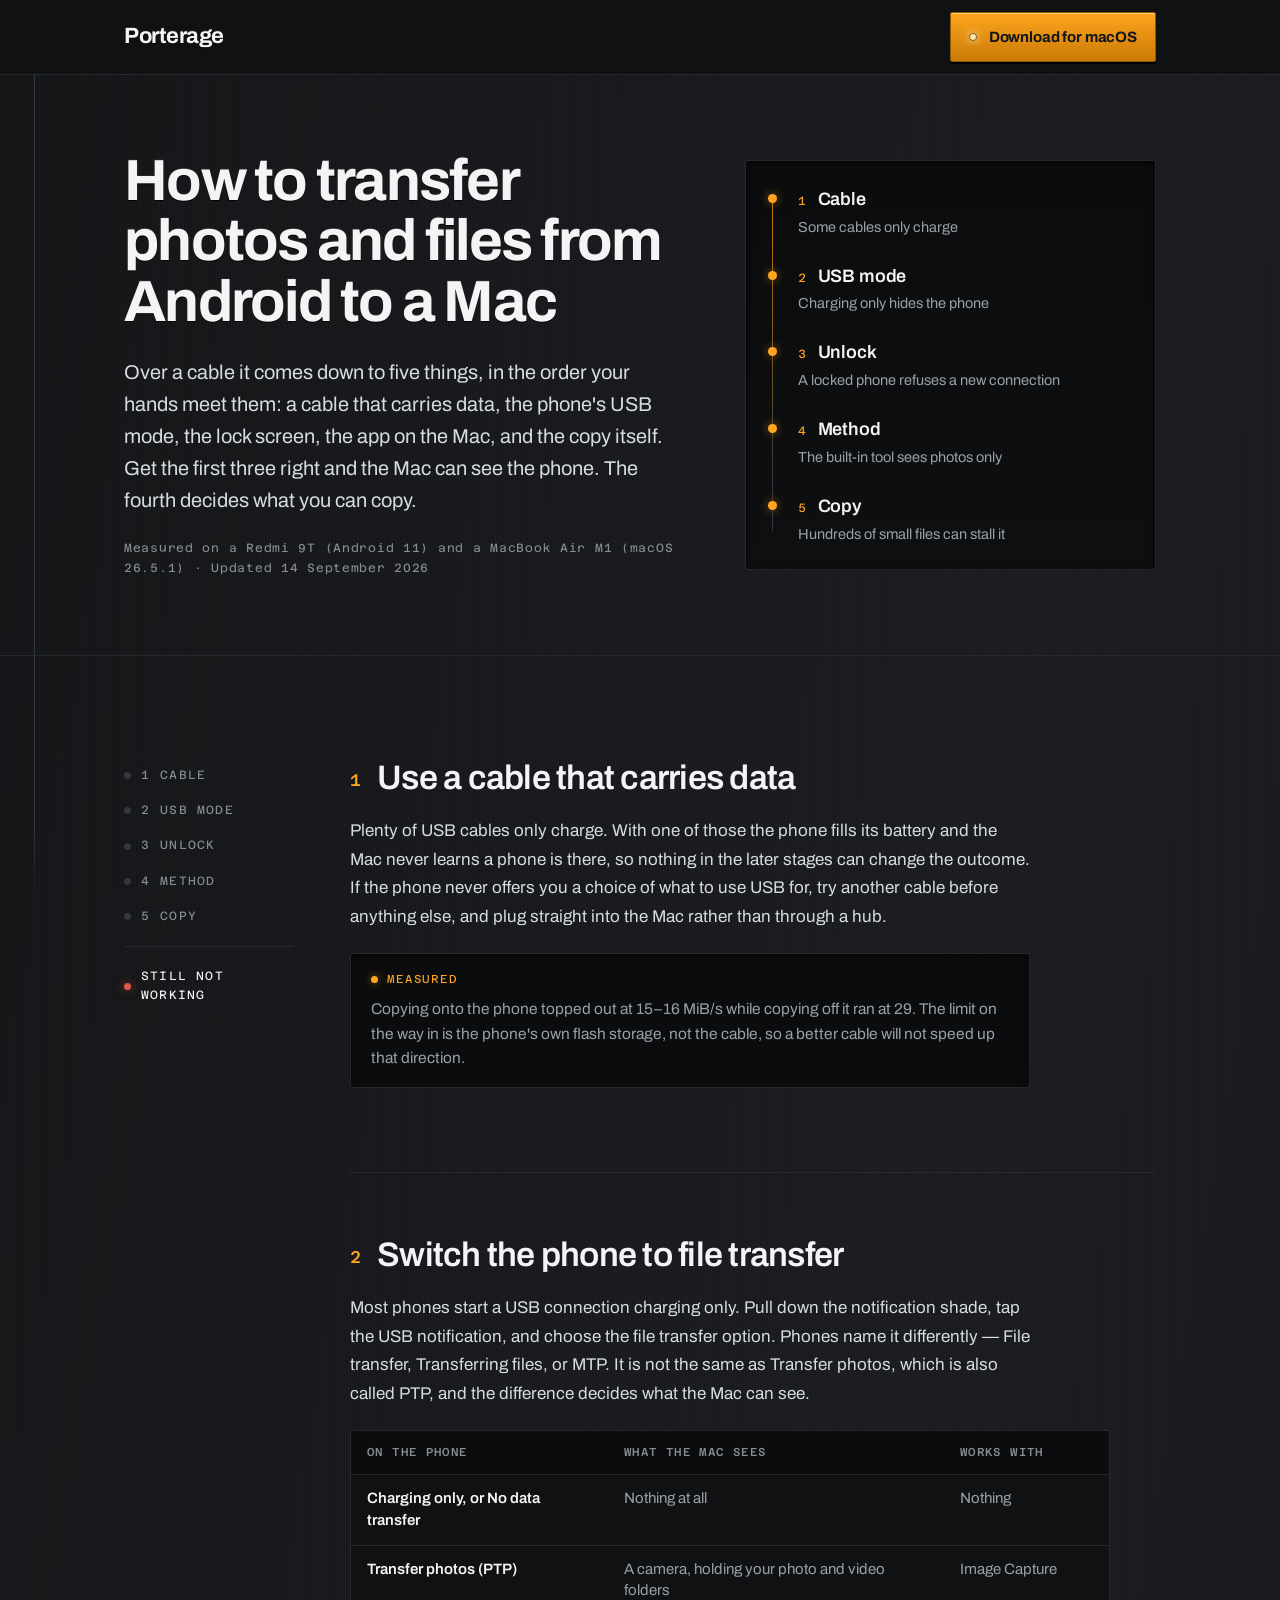
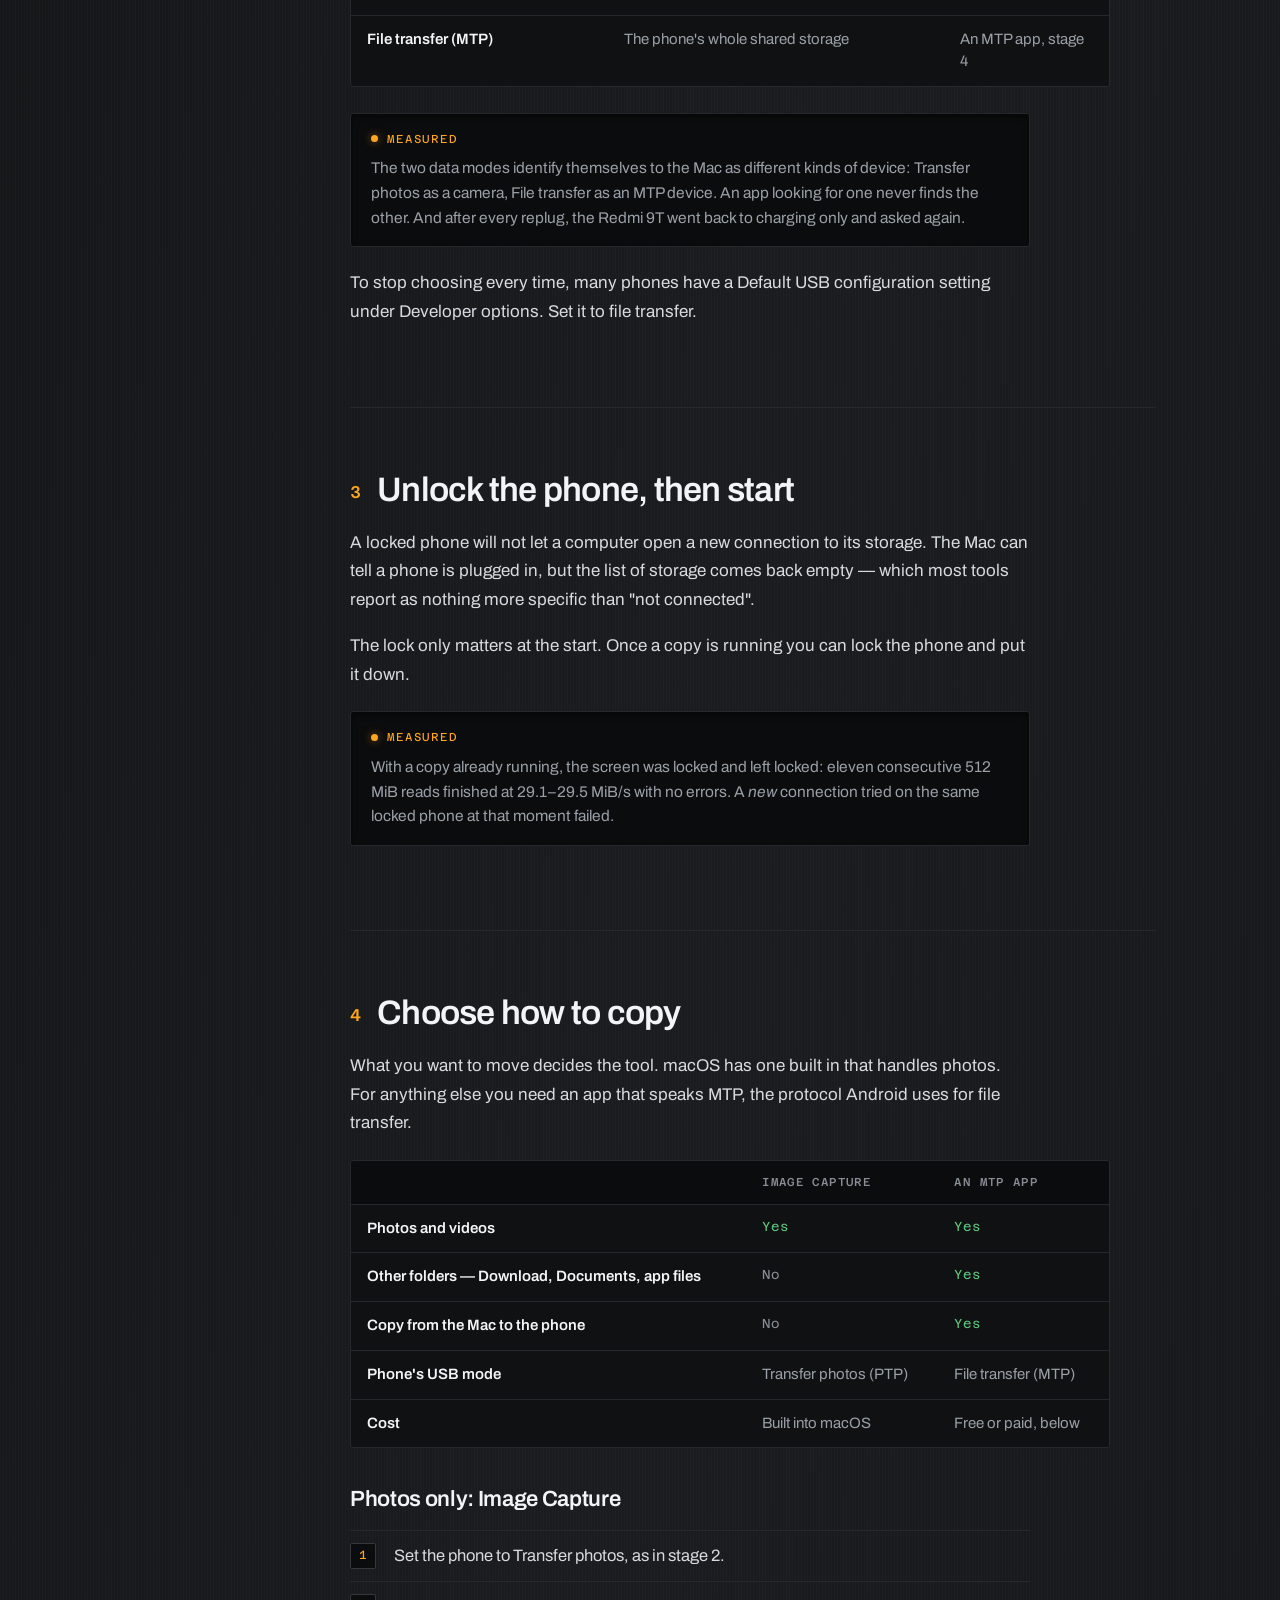
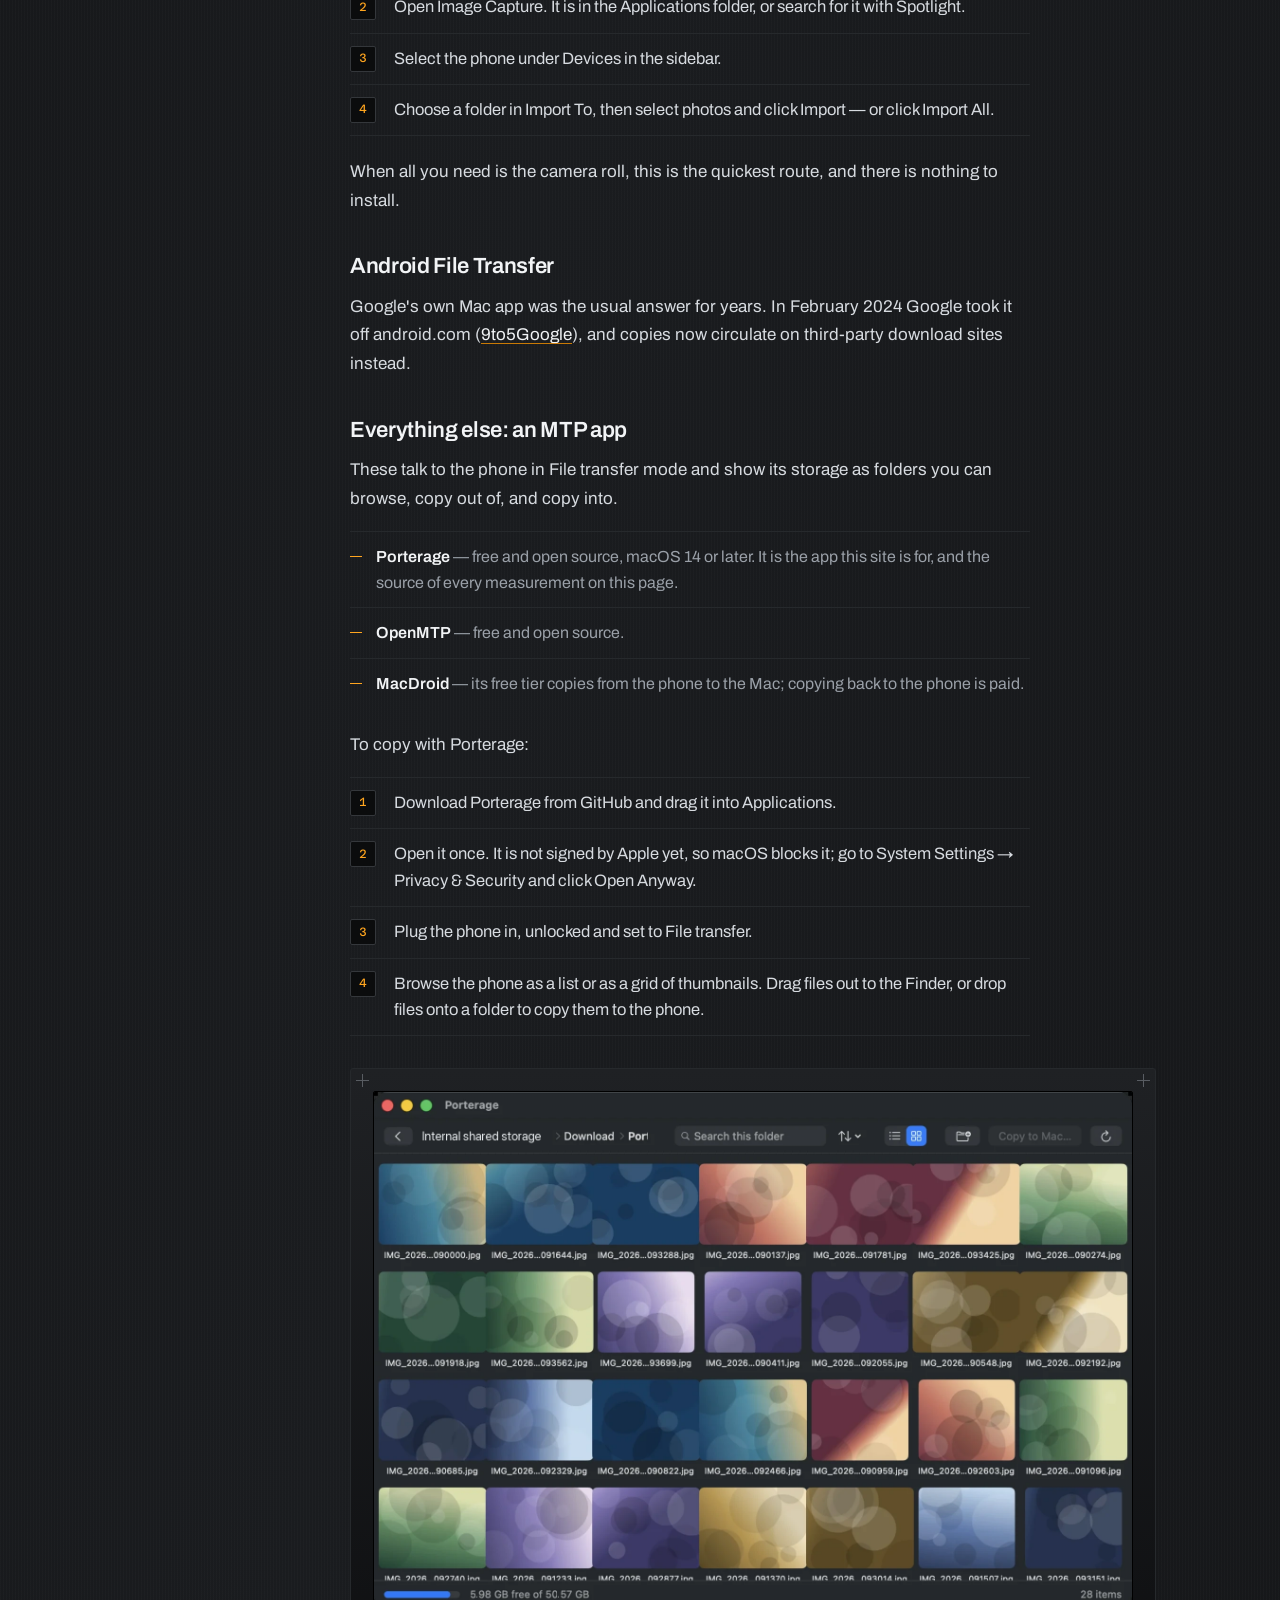
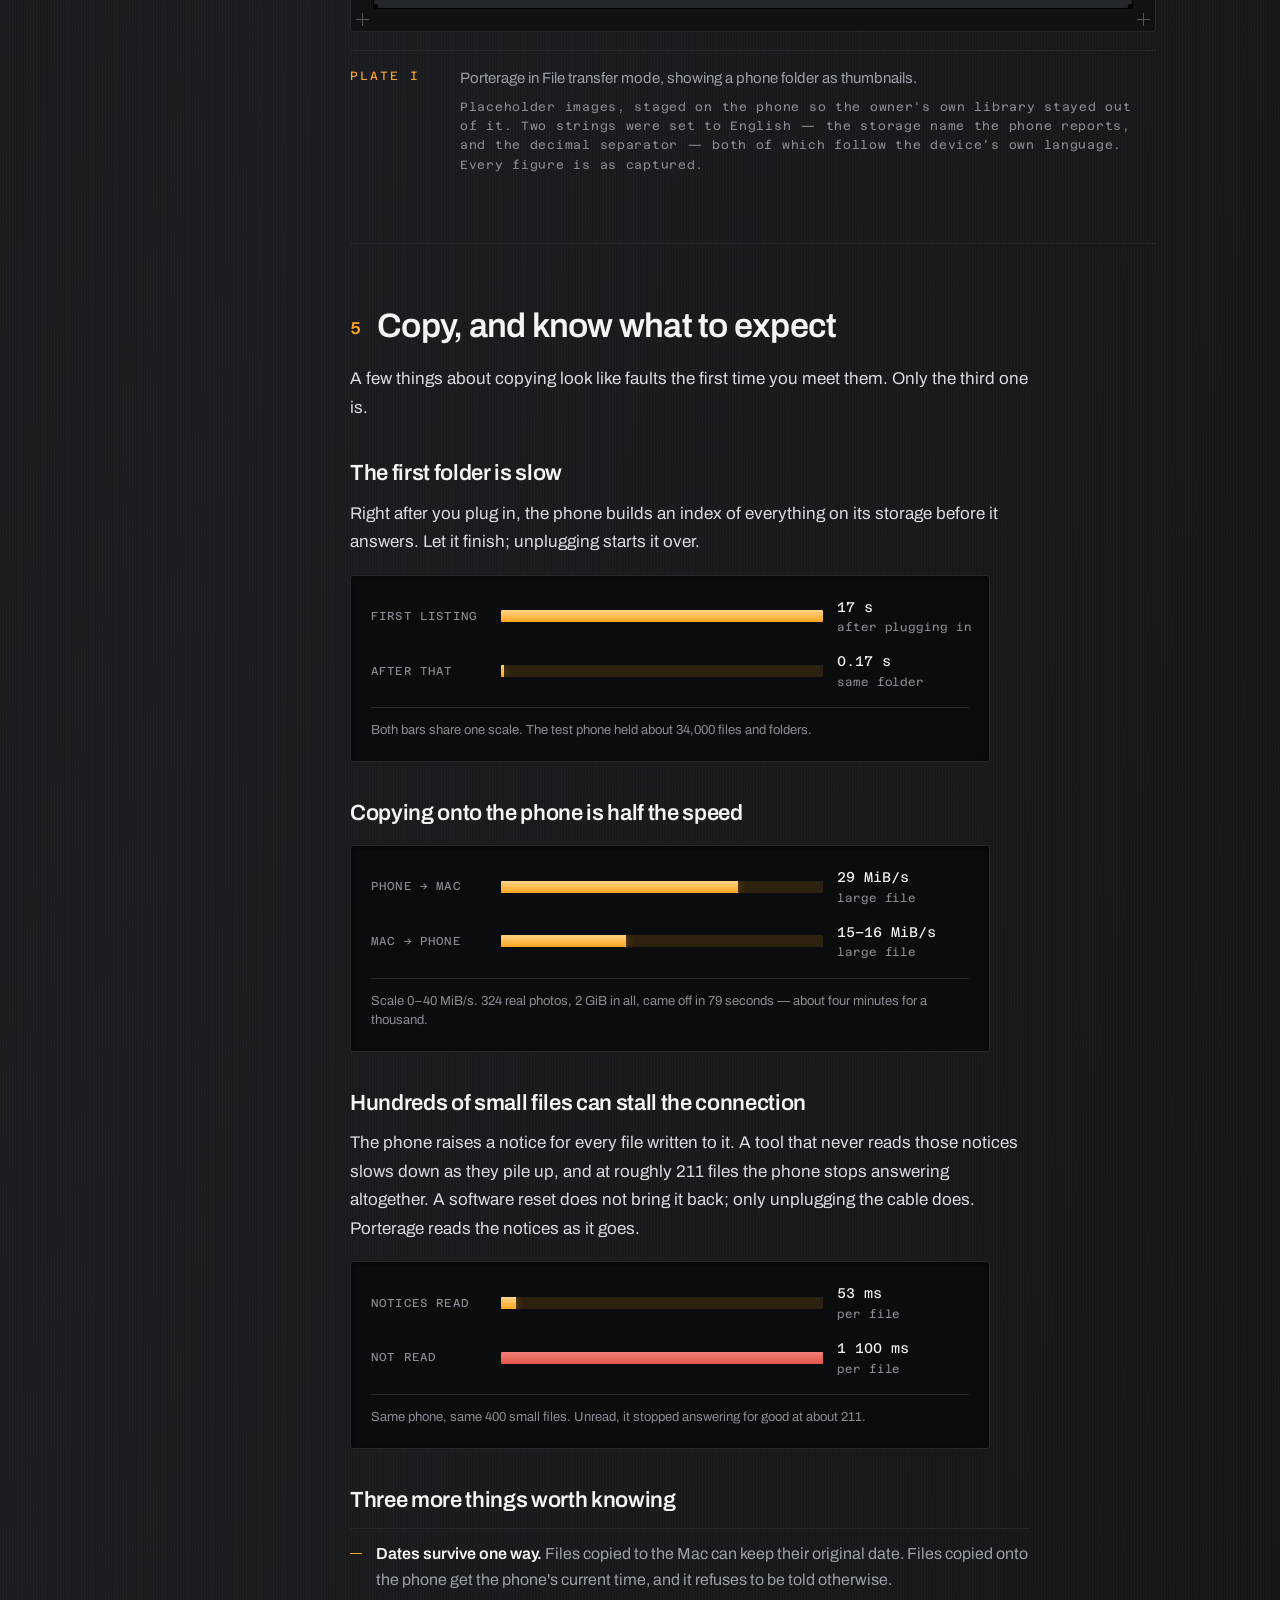
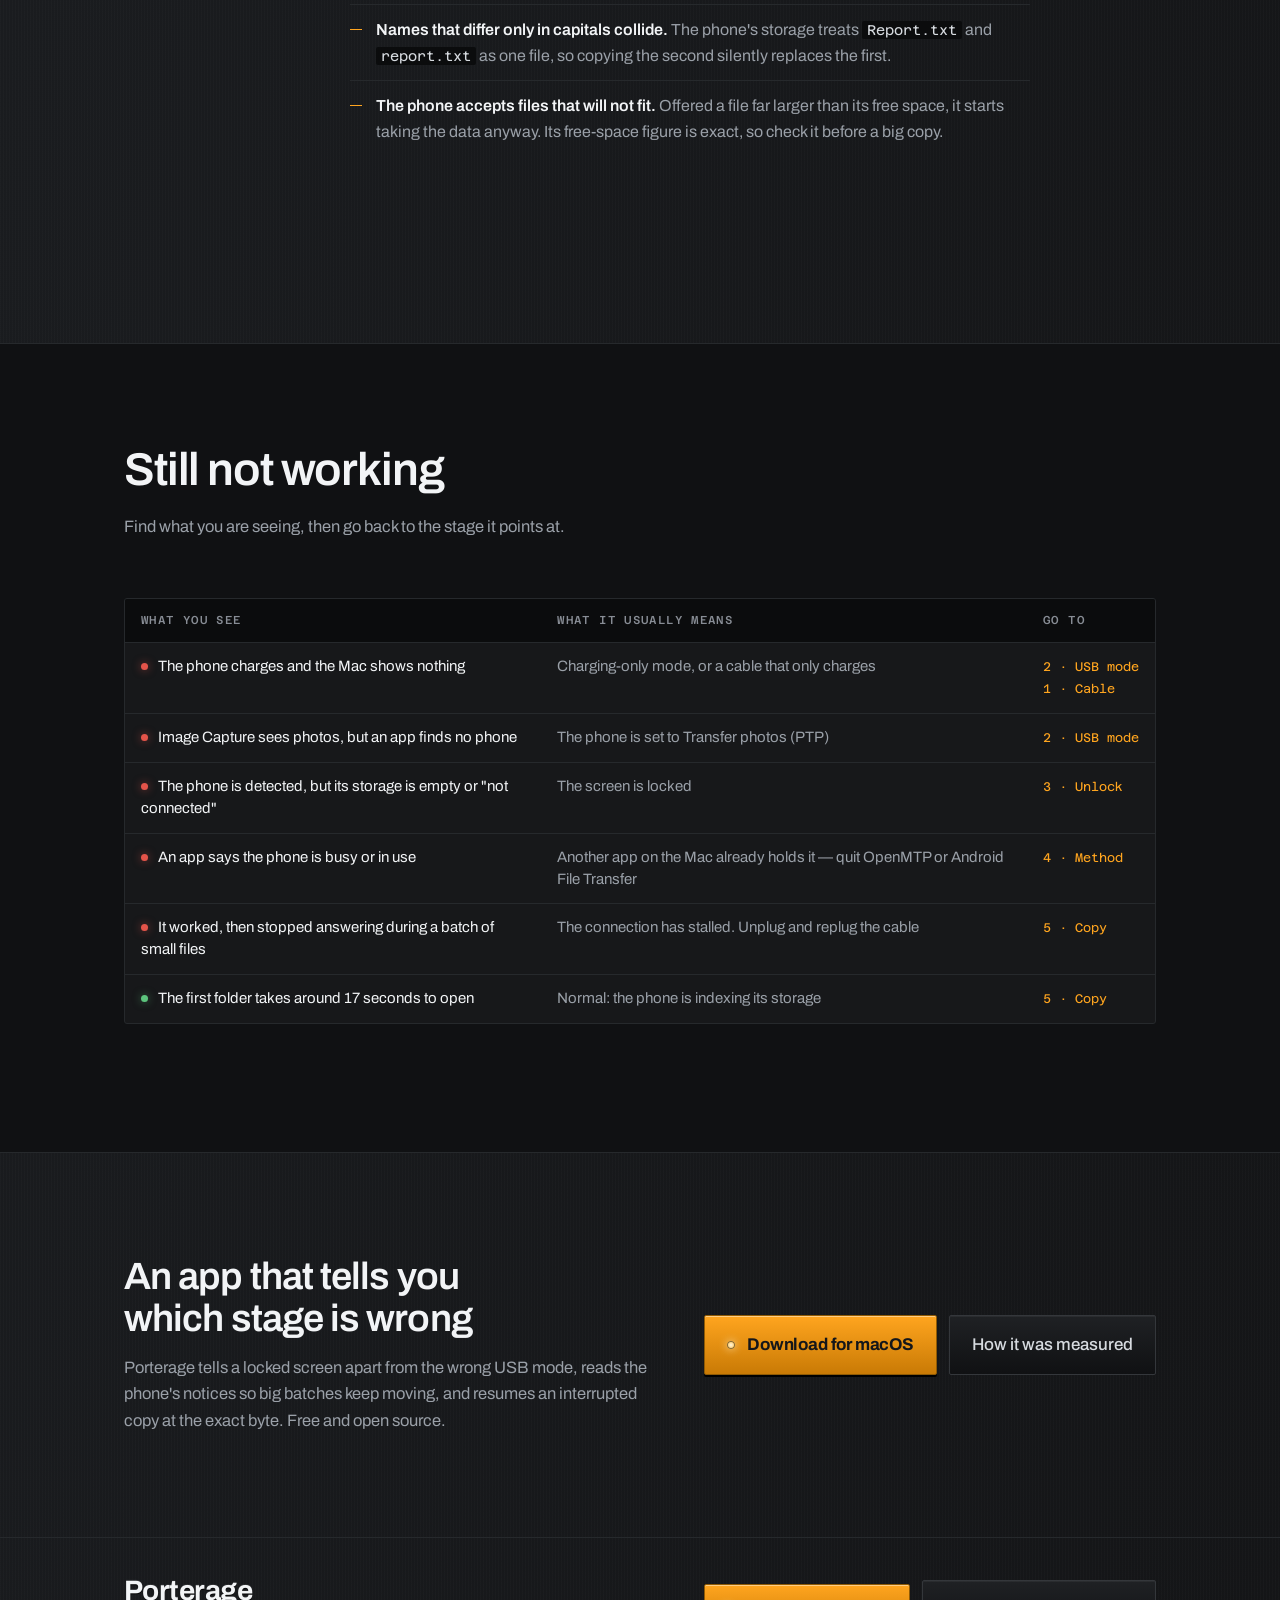
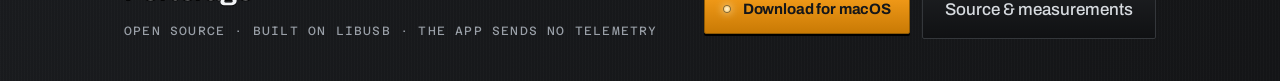
==== commit ec486010: "Let Cloudflare Web Analytics run, and scope the telemetry line to the app Cloudflare injects its bea" ====
--- a/android-to-mac/index.html
+++ b/android-to-mac/index.html
@@ -350,7 +350,7 @@
   <div class="wrap foot">
     <div class="foot__left">
       <a class="brand brand--sm foot__home" href="/">Porterage</a>
-      <p class="model">Open source · built on libusb · no telemetry</p>
+      <p class="model">Open source · built on libusb · the&nbsp;app sends no telemetry</p>
     </div>
     <div class="foot__right">
       <a class="plate-btn plate-btn--sm" href="https://github.com/aiusmarcusx/porterage/releases/latest">
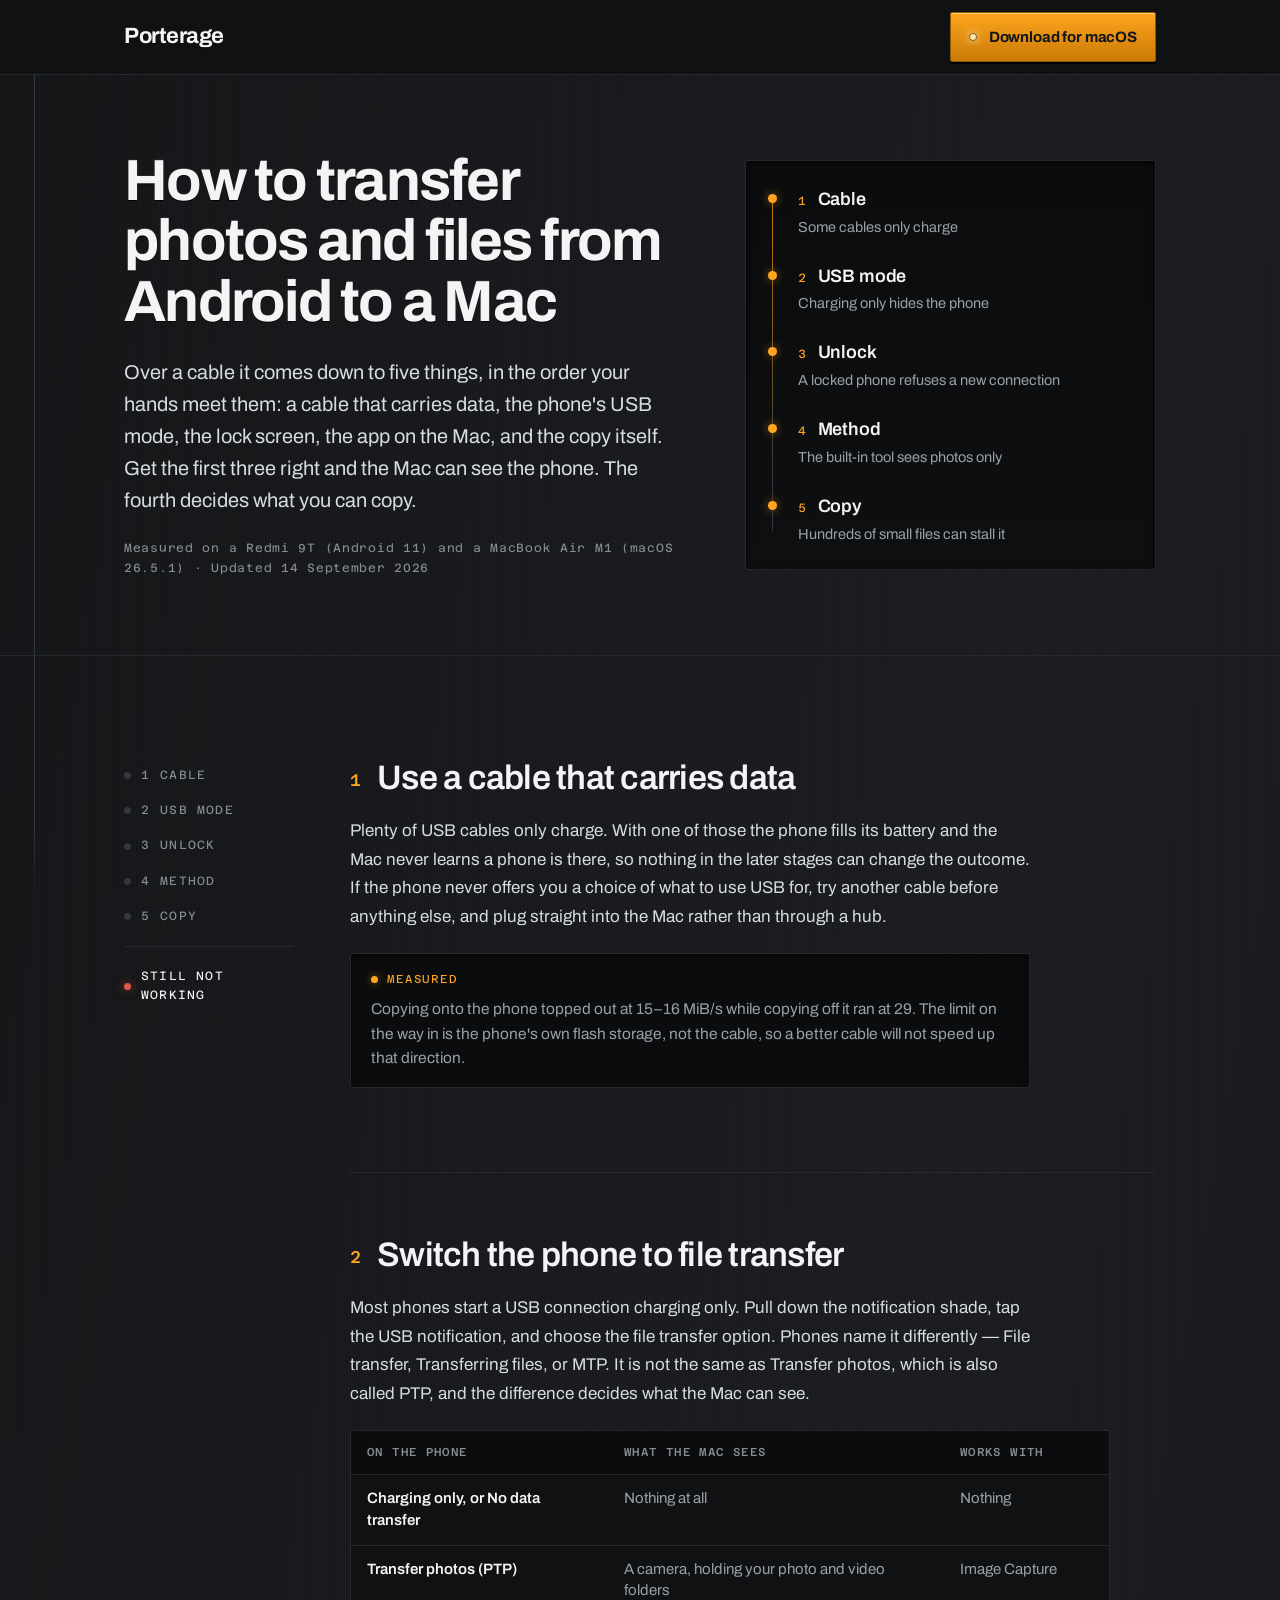
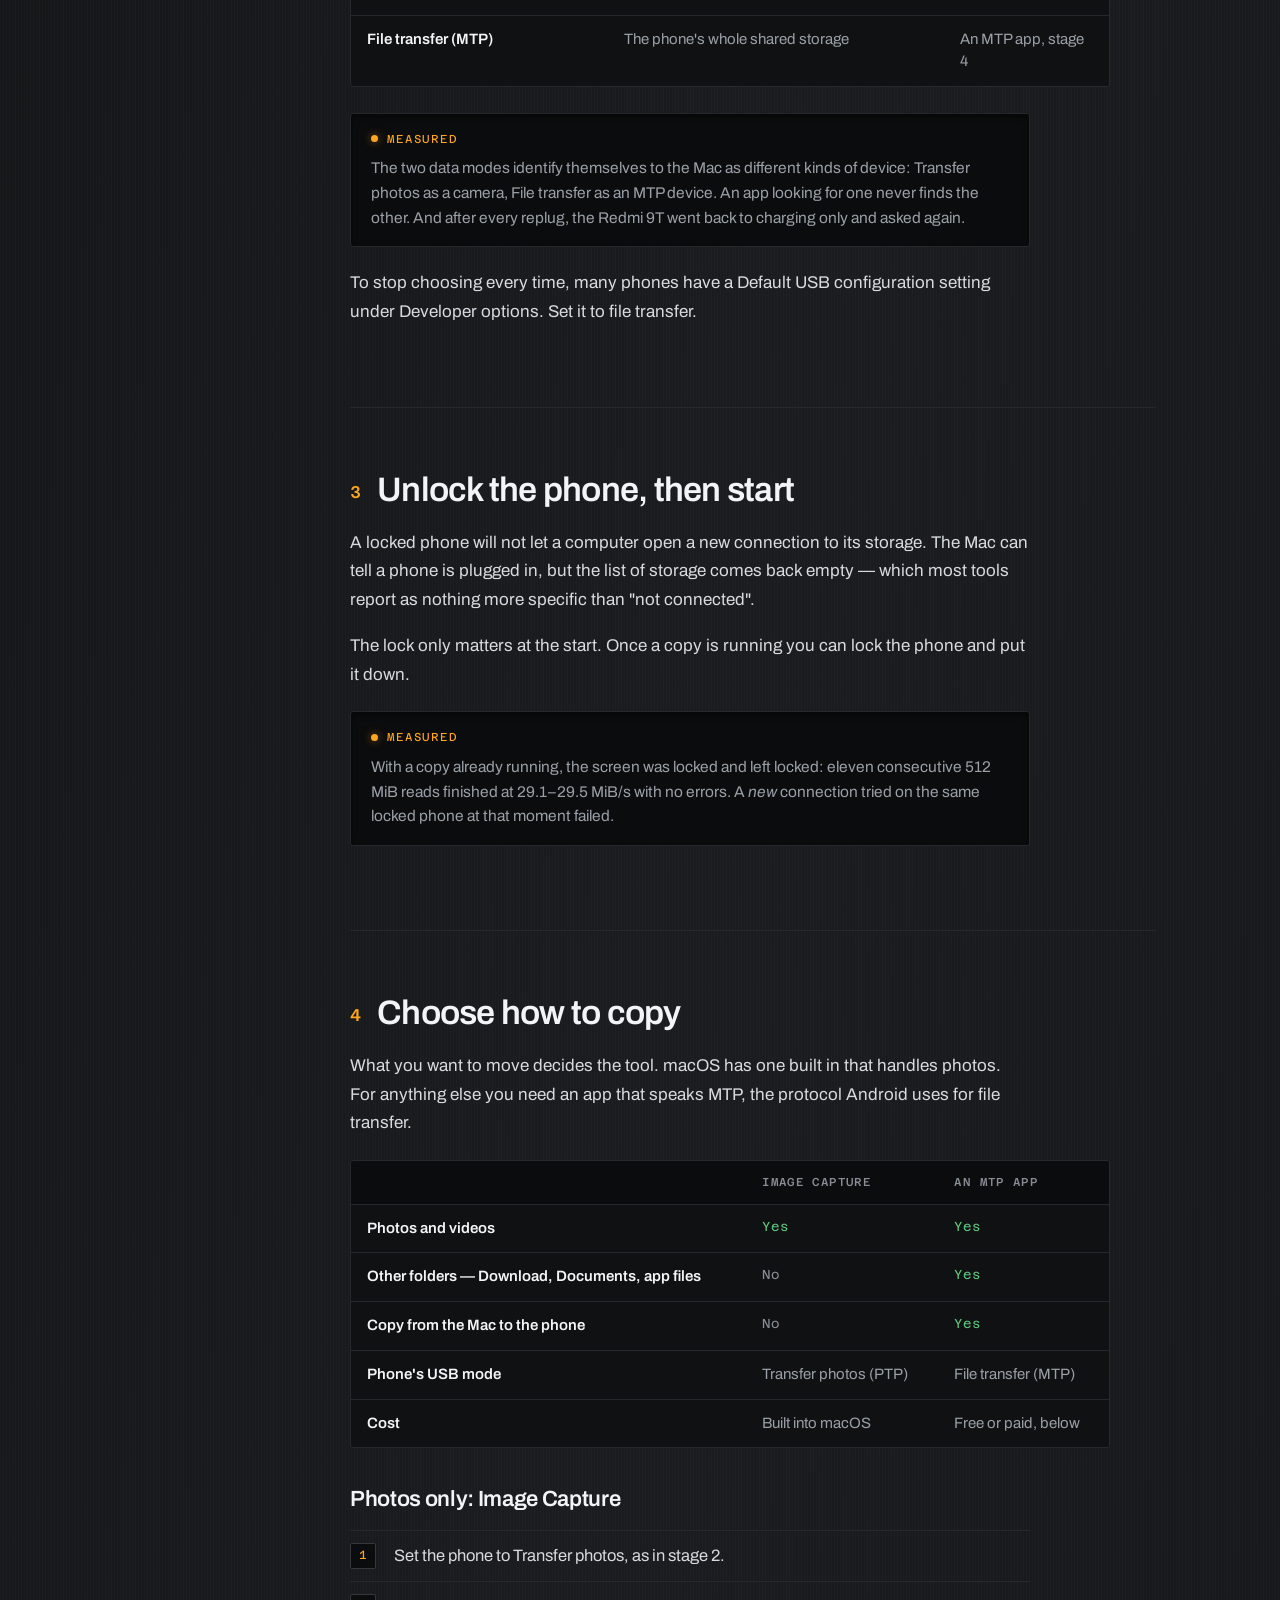
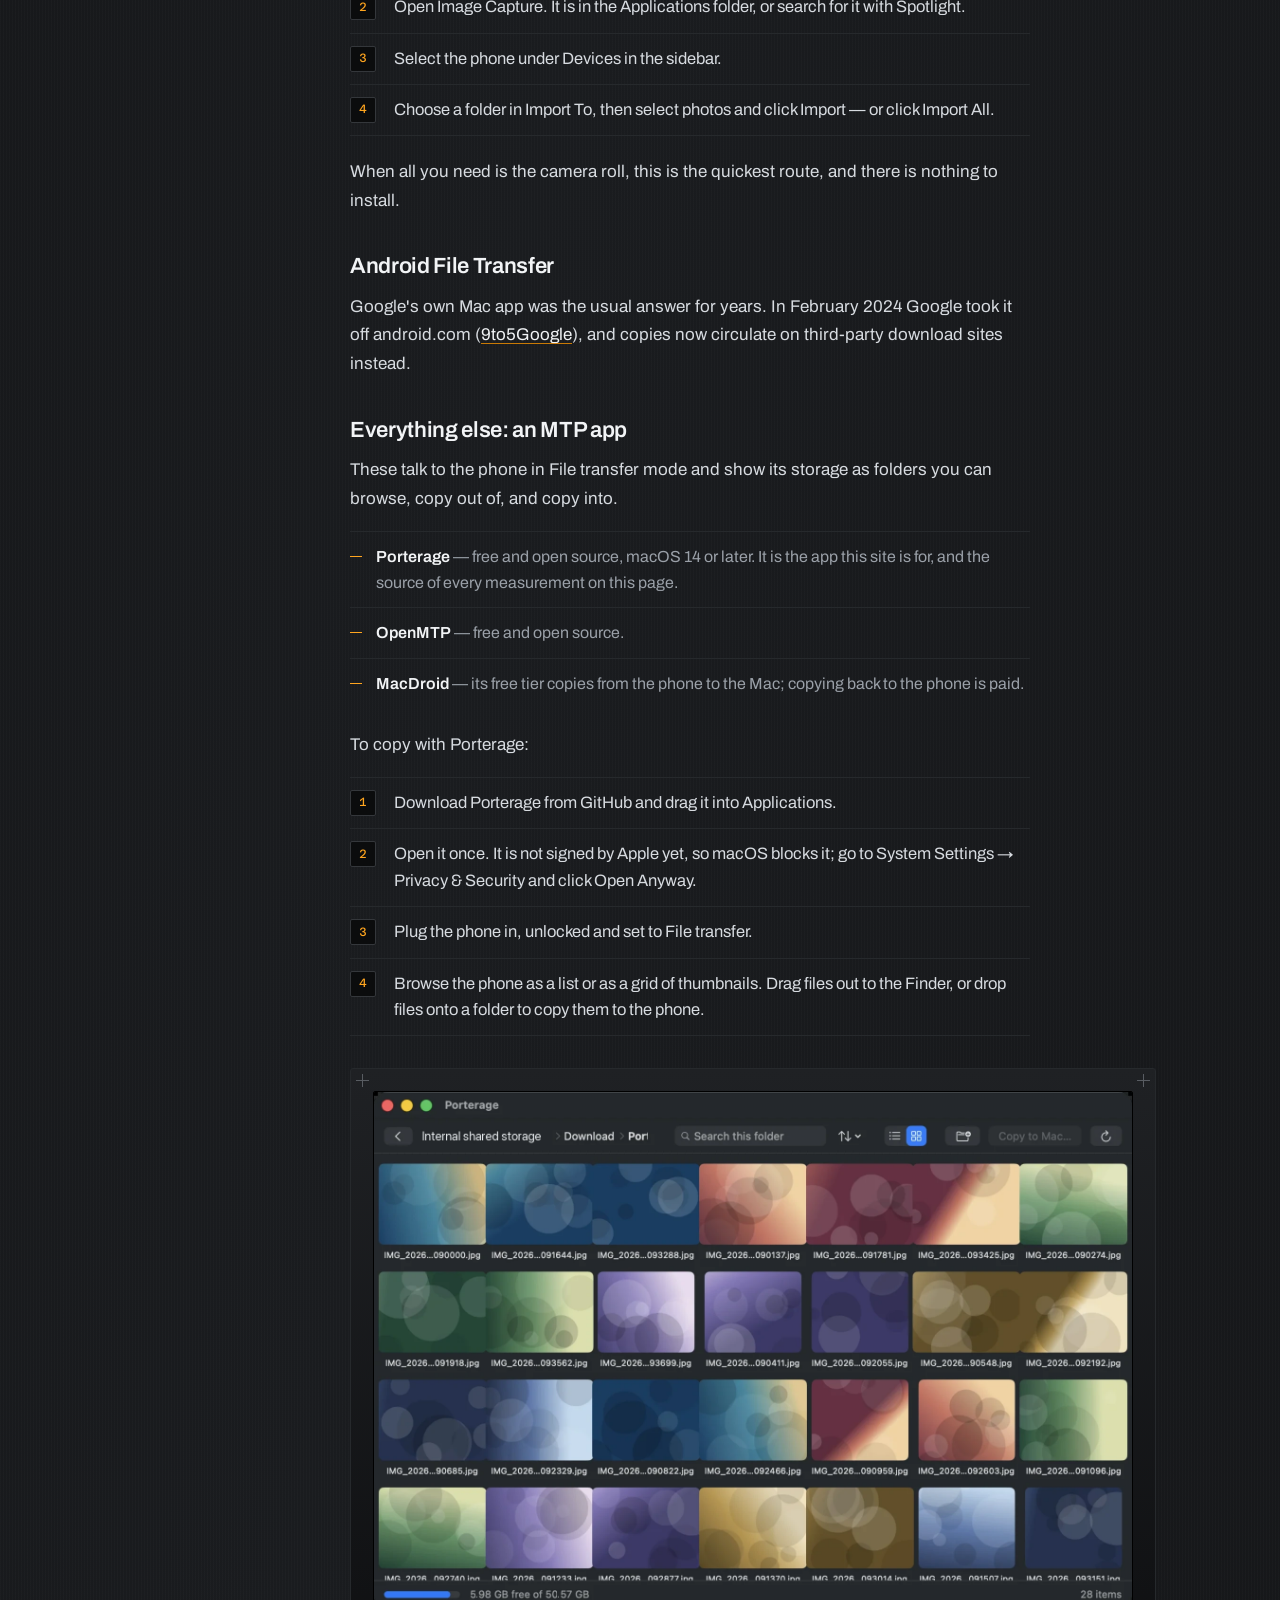
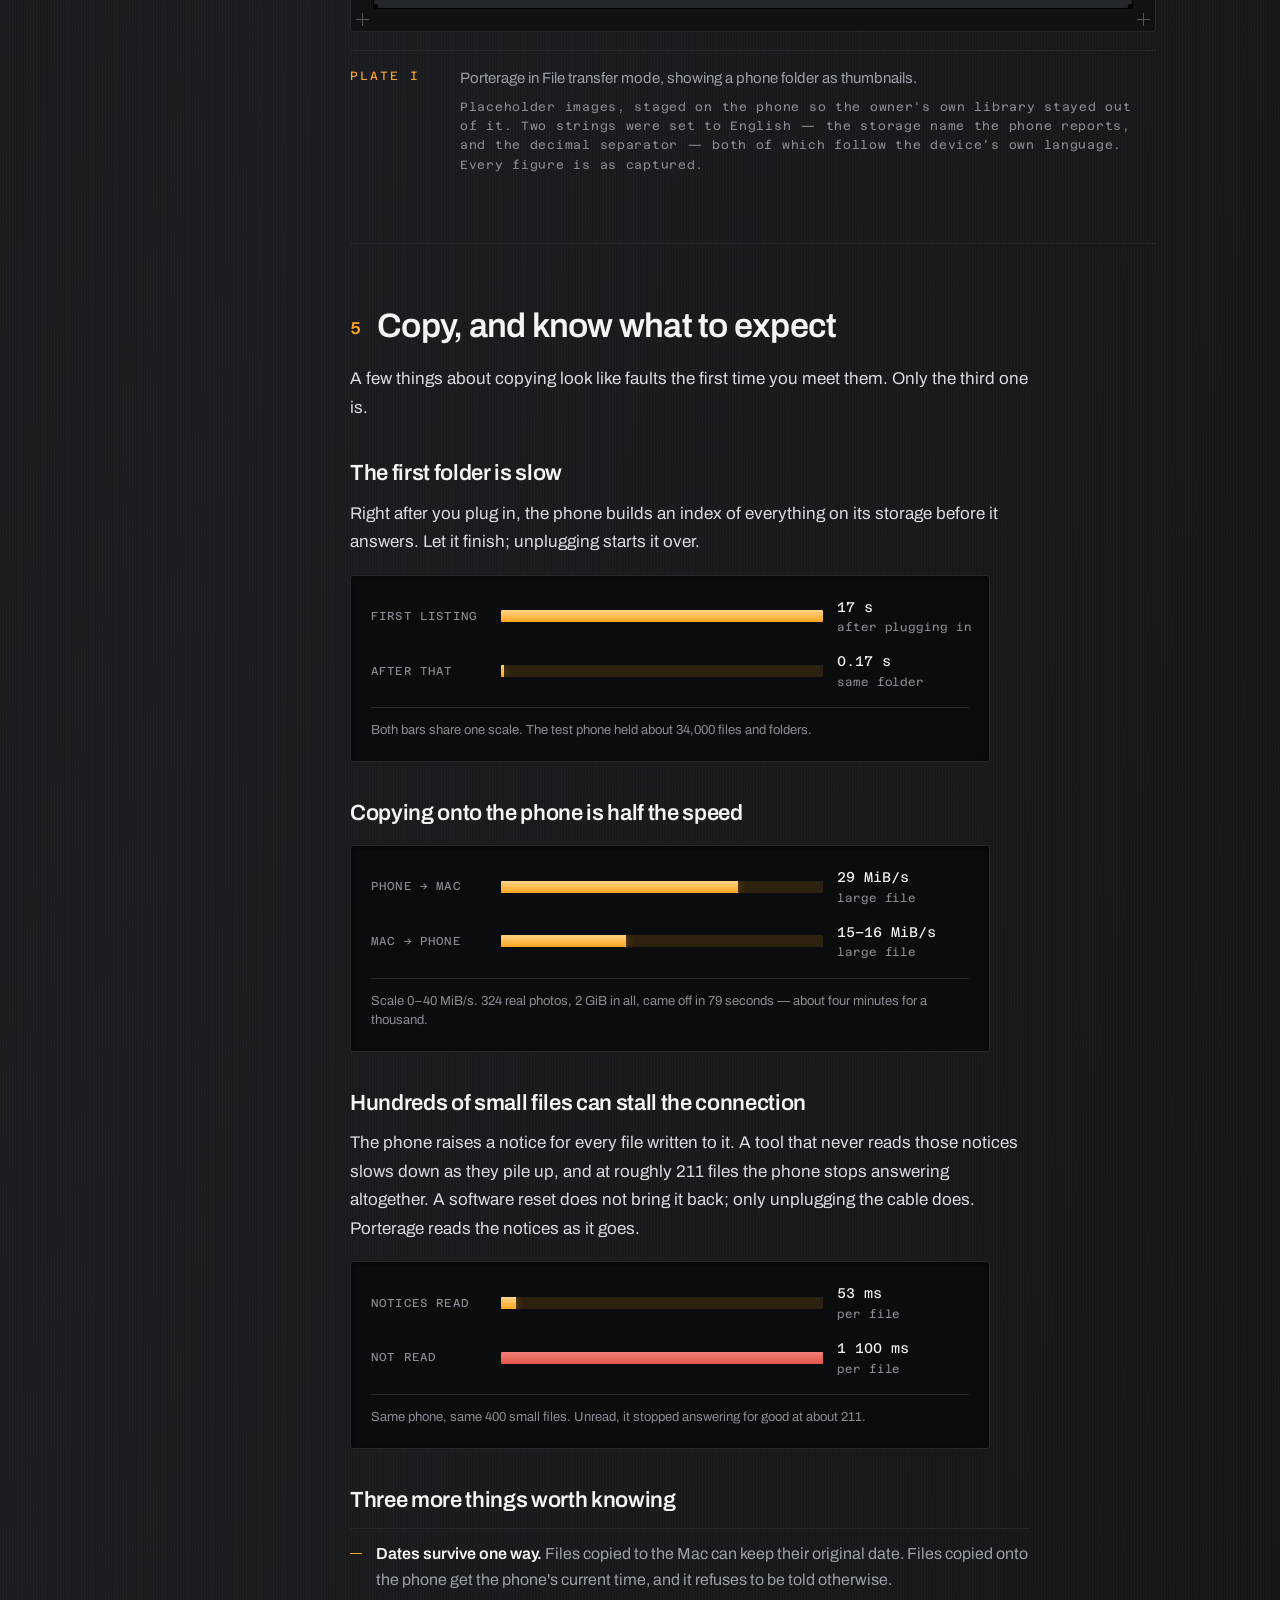
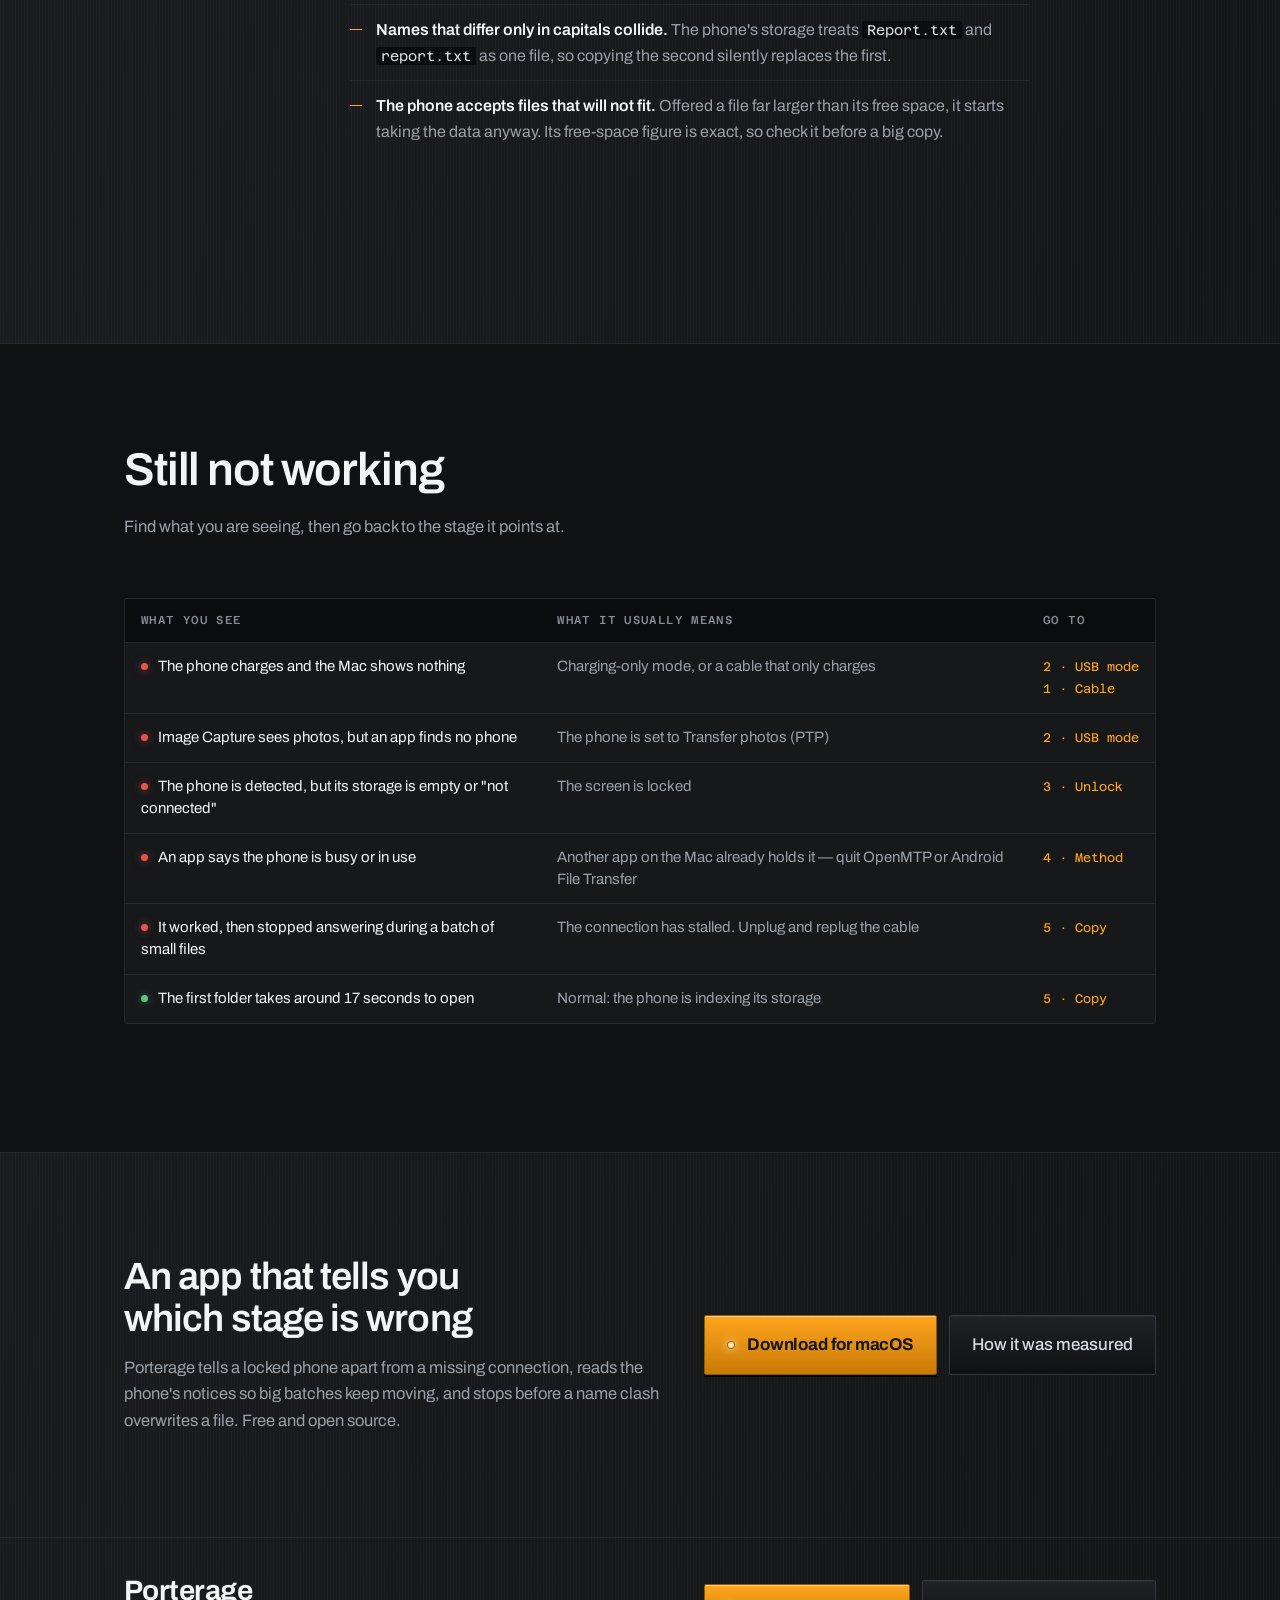
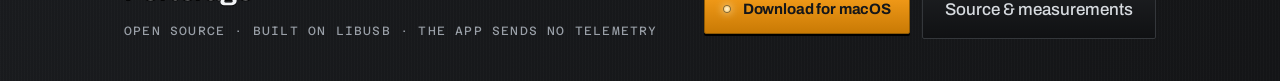
==== commit a941183c: "Withdraw claims the released app does not live up to An audit of Porterage 0.1.0 against its own sou" ====
--- a/android-to-mac/index.html
+++ b/android-to-mac/index.html
@@ -330,8 +330,8 @@
     <div class="guideclose__text">
       <h2 id="close-h">An app that tells you which stage is wrong</h2>
       <p>
-        Porterage tells a locked screen apart from the wrong USB mode, reads the phone's notices so big
-        batches keep moving, and resumes an interrupted copy at the exact byte. Free and open source.
+        Porterage tells a locked phone apart from a missing connection, reads the phone's notices so big
+        batches keep moving, and stops before a name clash overwrites a file. Free and open source.
       </p>
     </div>
     <div class="guideclose__actions">
--- a/assets/style.css
+++ b/assets/style.css
@@ -370,7 +370,8 @@
   color: var(--text-bright);
 }
 .fault p { margin: 0; color: var(--label); line-height: 1.62; font-size: 16px; }
-.fault code {
+.fault code,
+.card code {
   font-family: var(--mono);
   font-size: 0.88em;
   color: var(--text);
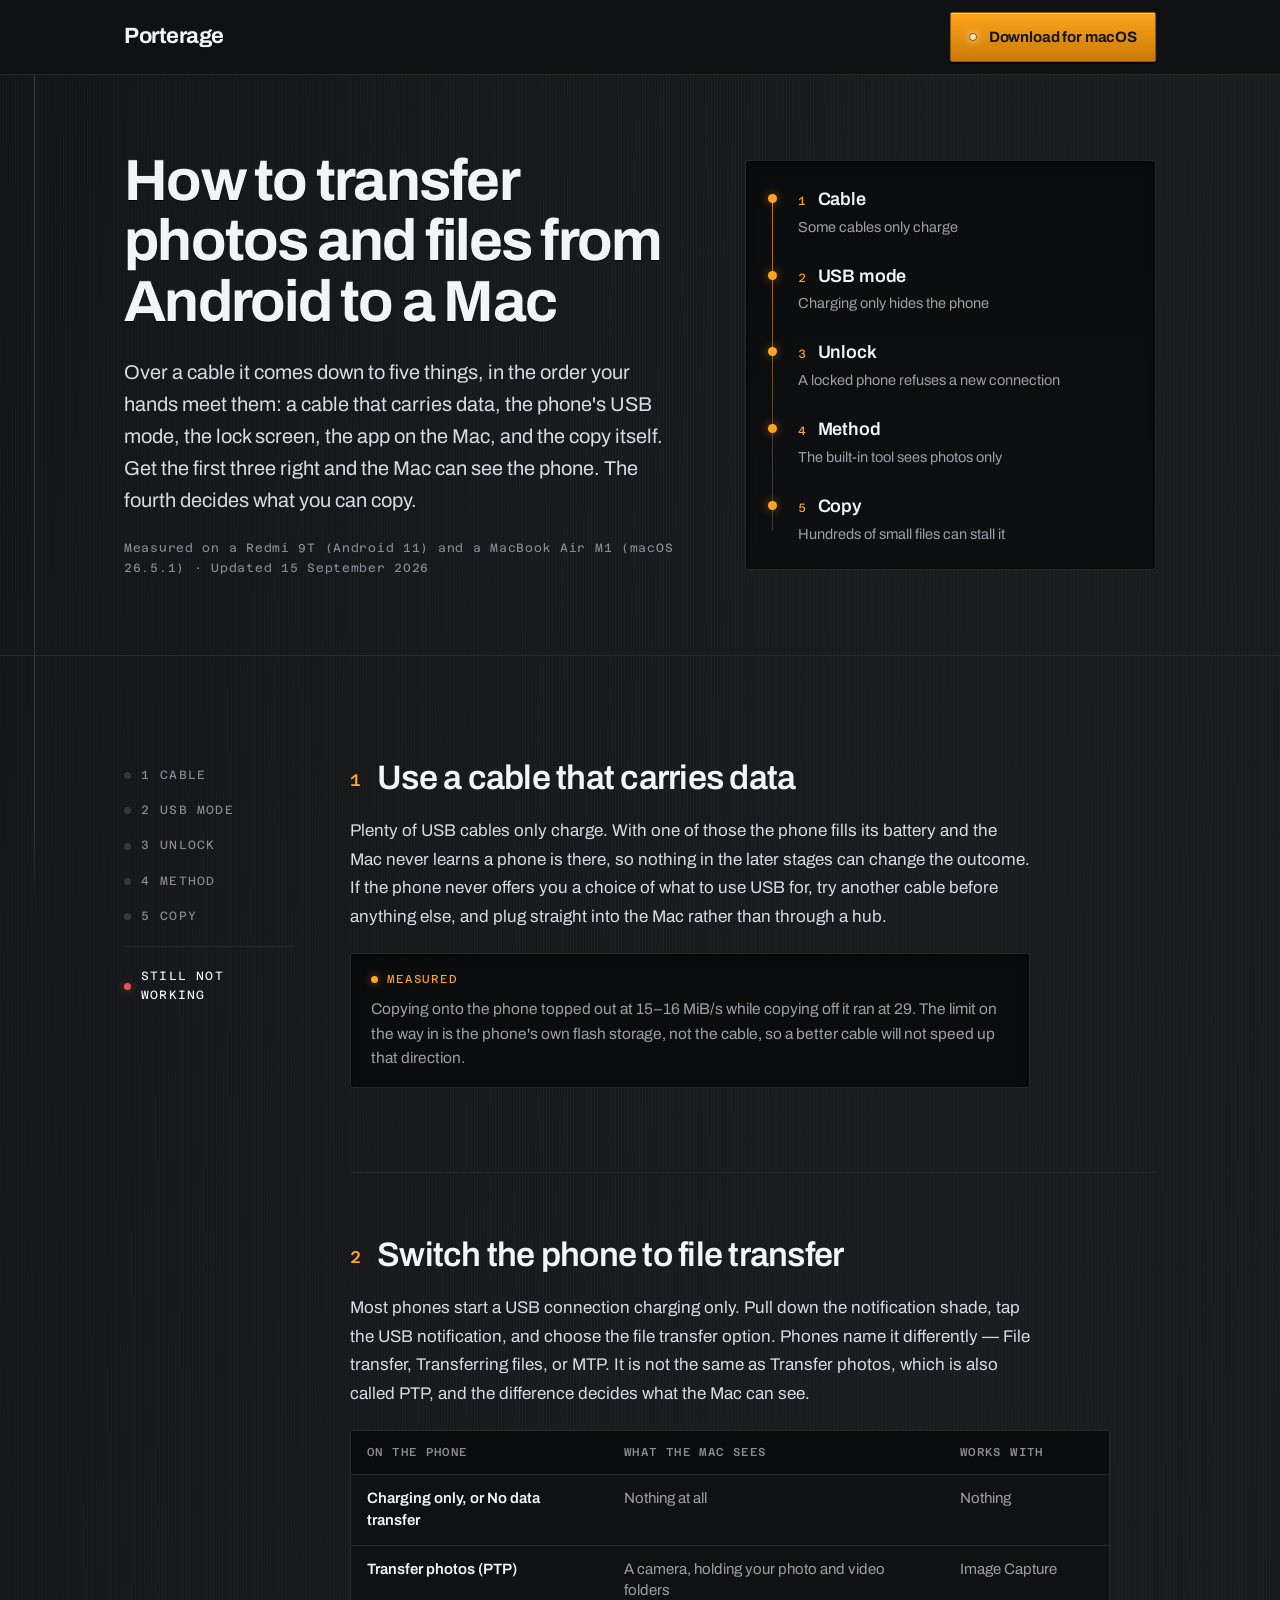
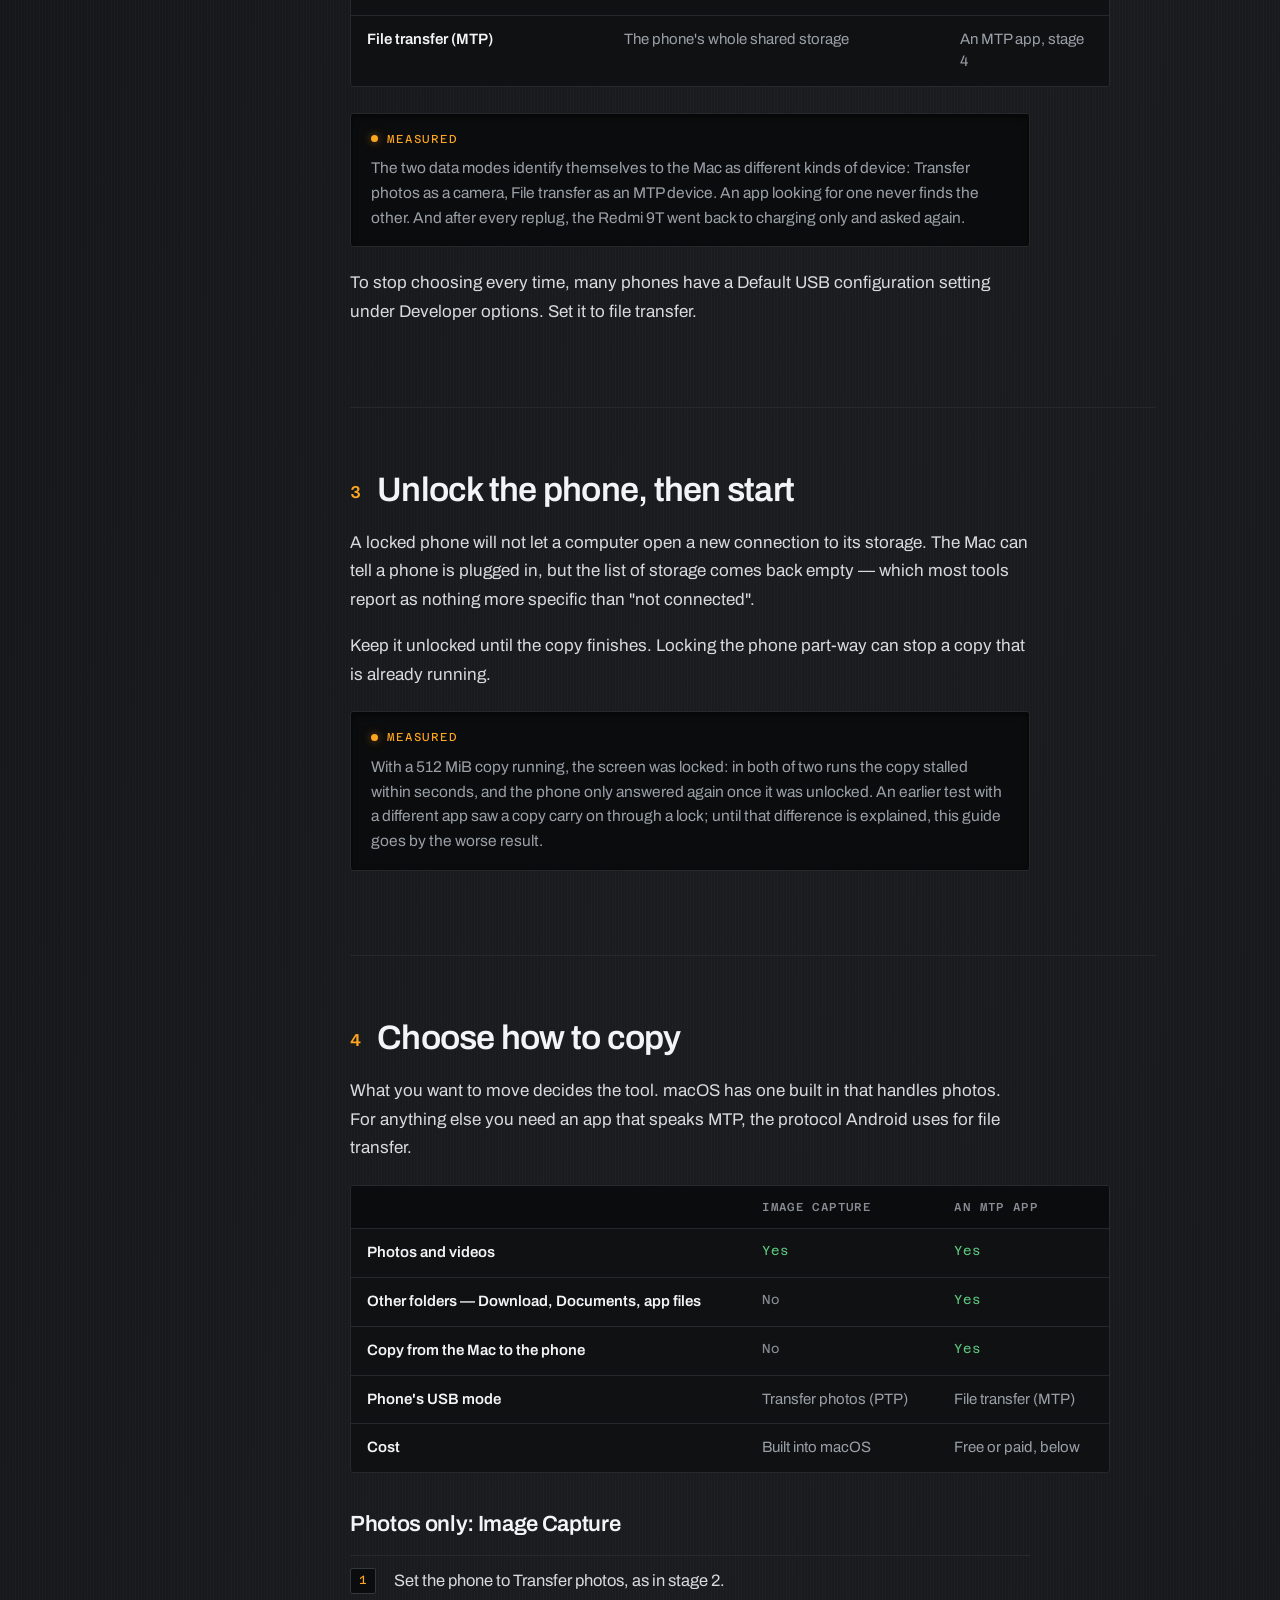
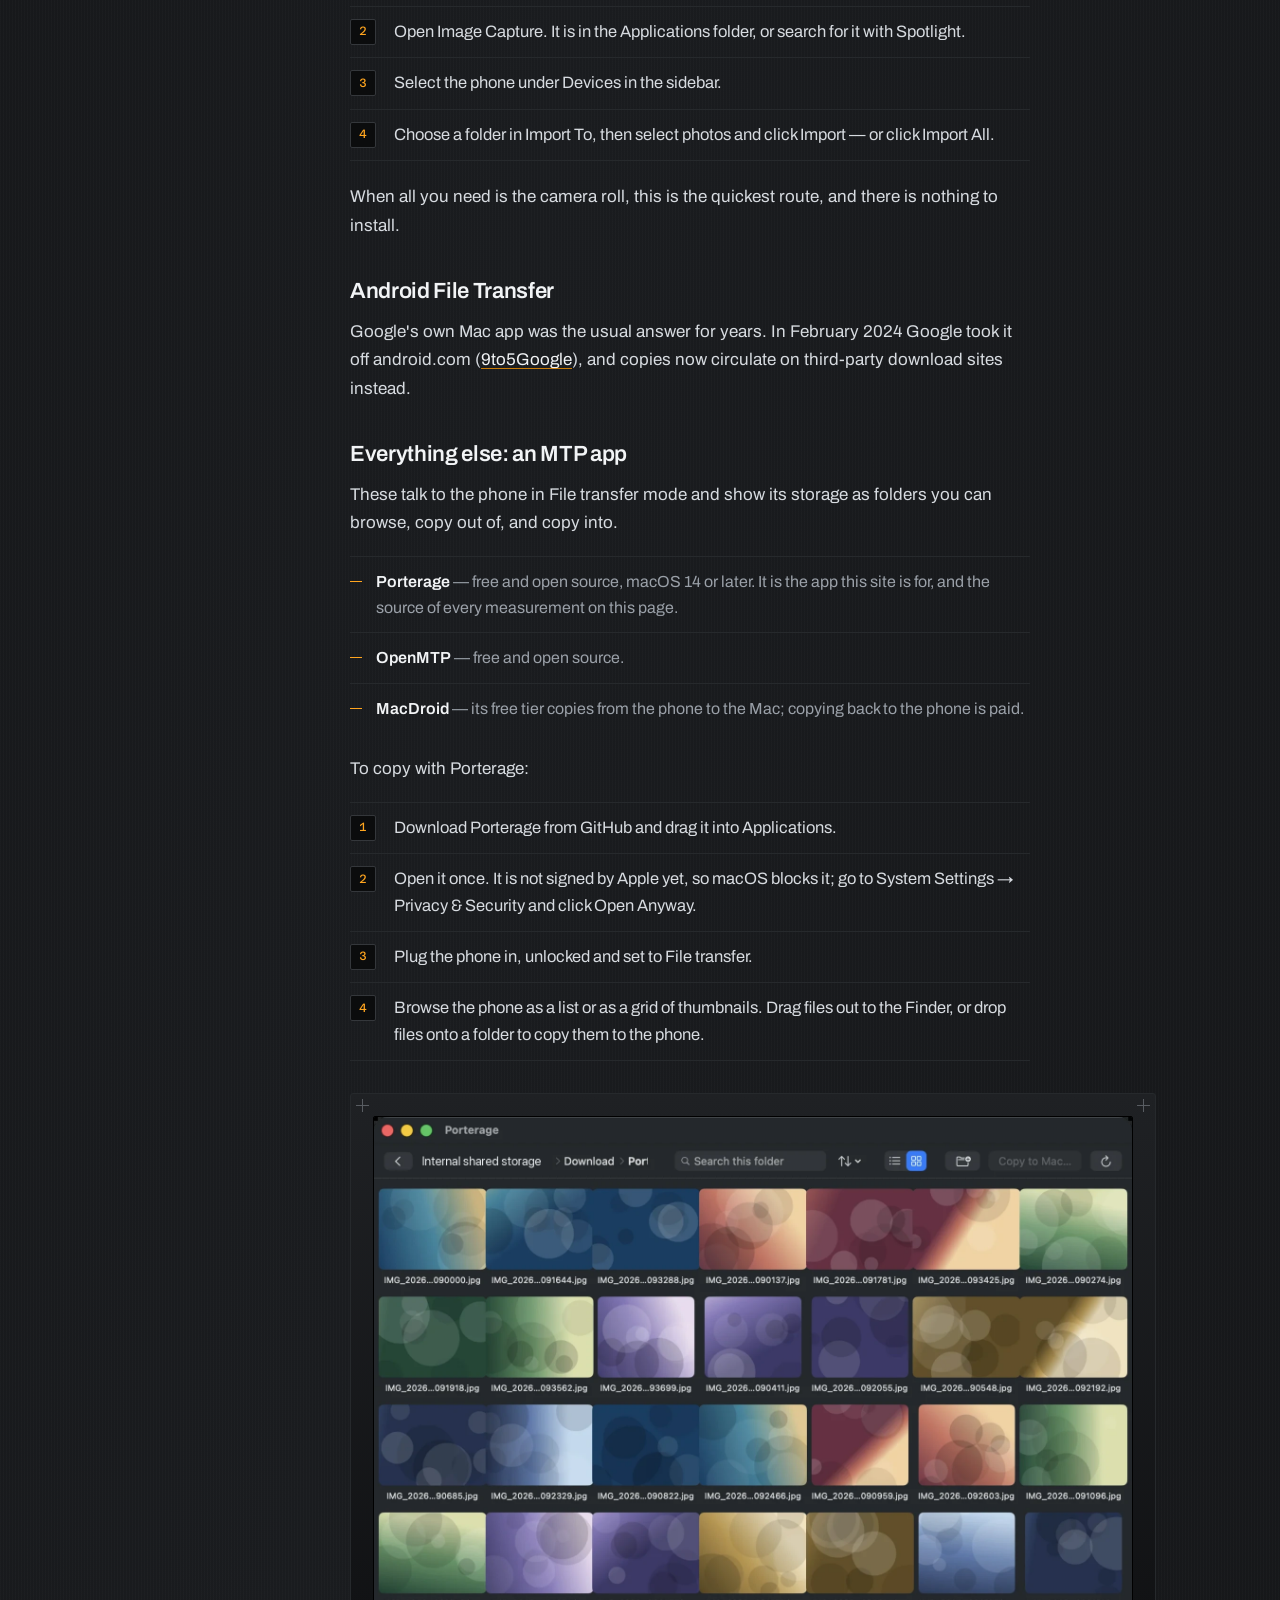
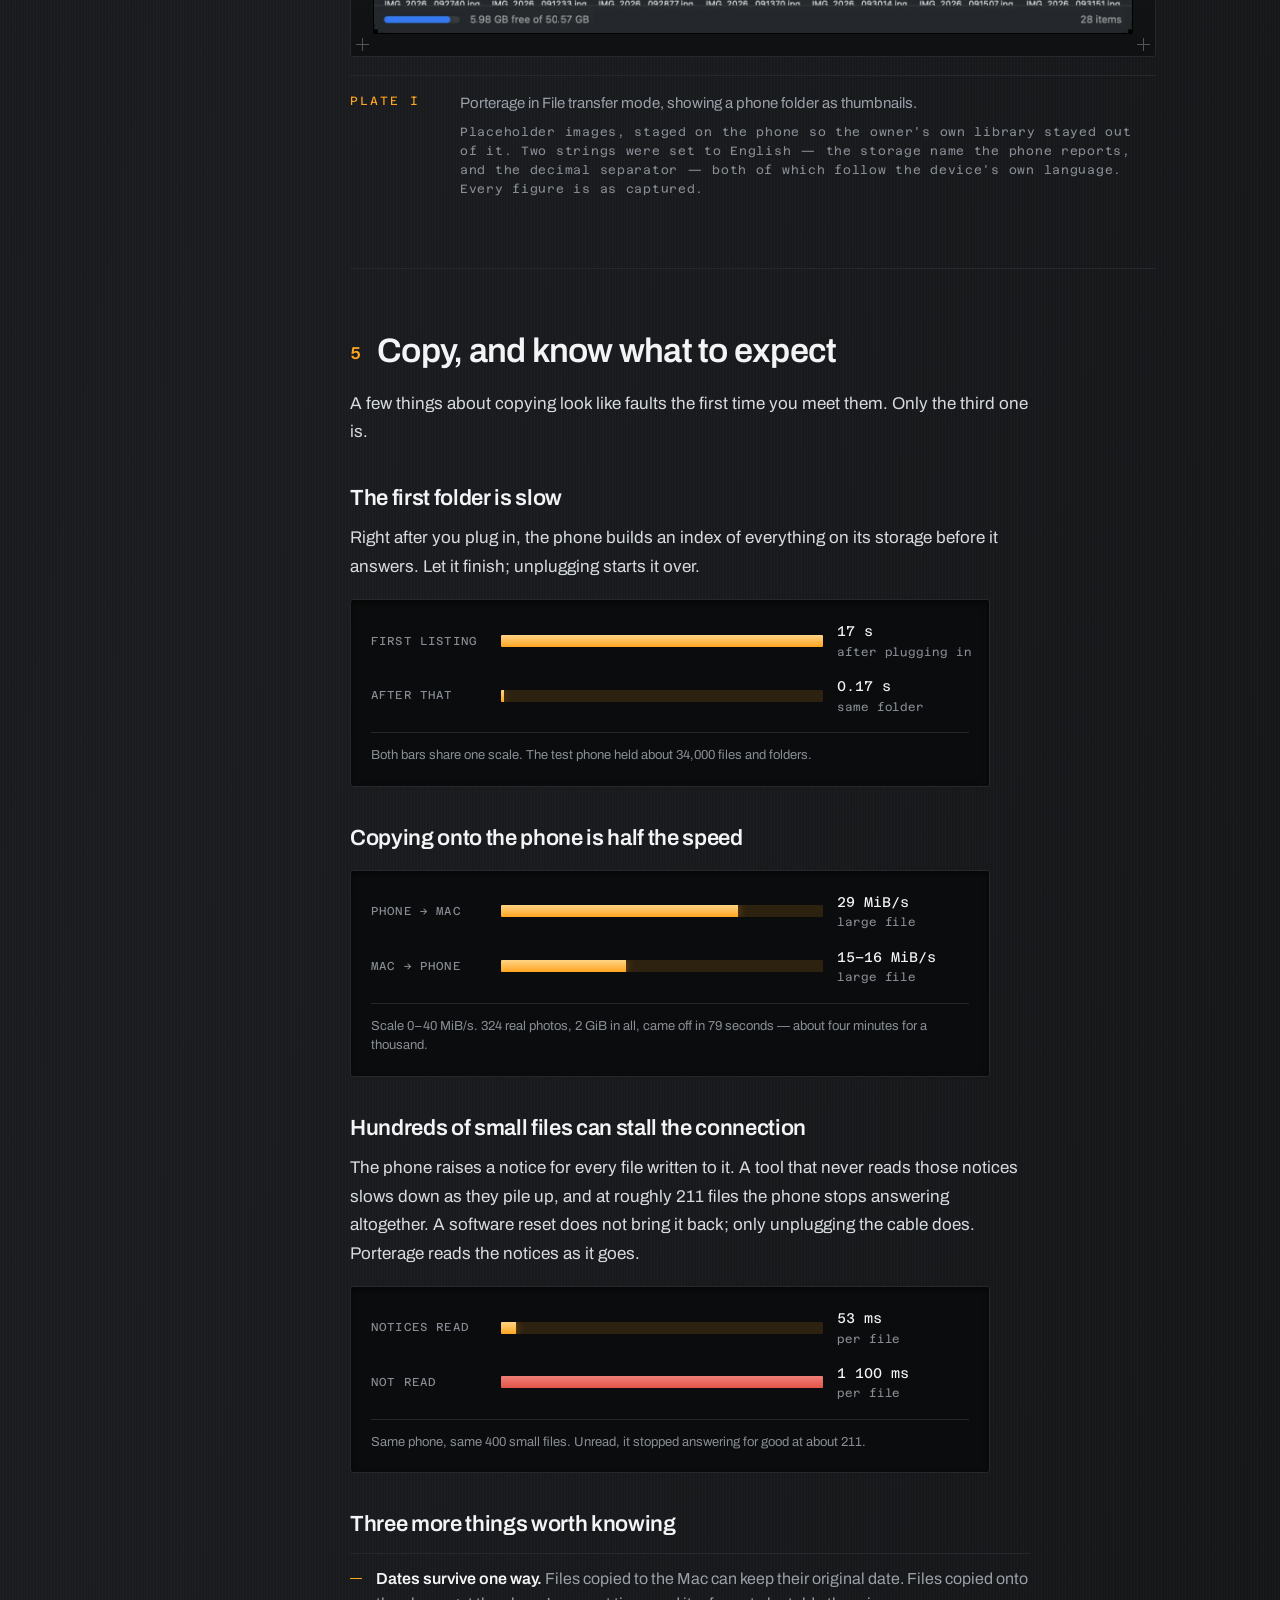
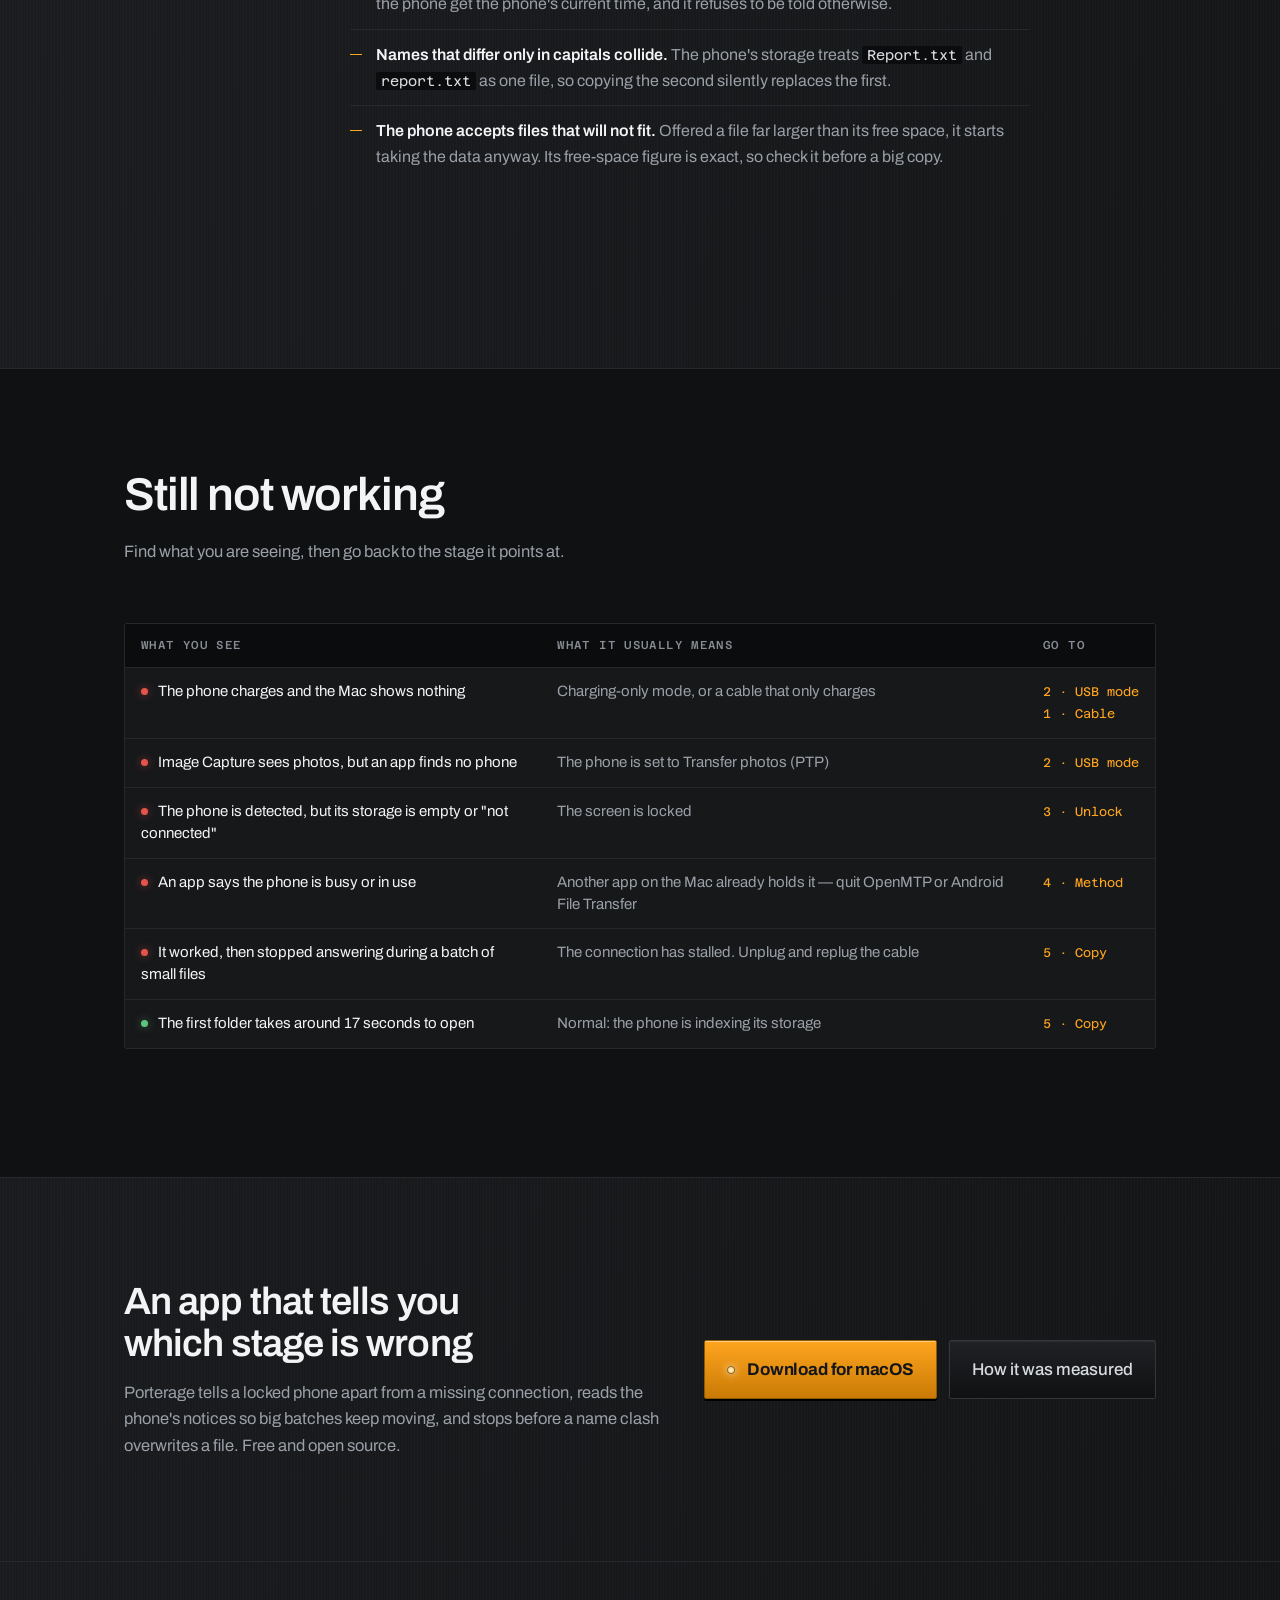
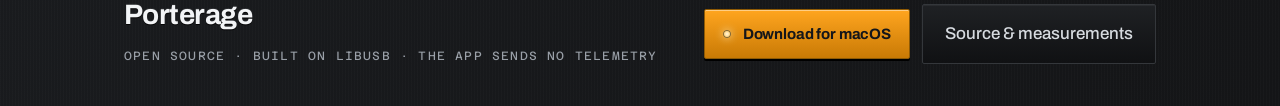
==== commit 78b9f92a: "Stop claiming a copy survives a screen lock Measured on 15 Sep with the app's own engine, a running " ====
--- a/android-to-mac/index.html
+++ b/android-to-mac/index.html
@@ -33,7 +33,7 @@
       "headline": "How to transfer photos and files from Android to a Mac",
       "description": "The five stages of connecting an Android phone to a Mac over a cable, with what fails at each one and what was measured on real hardware.",
       "datePublished": "2026-09-14",
-      "dateModified": "2026-09-14",
+      "dateModified": "2026-09-15",
       "inLanguage": "en",
       "mainEntityOfPage": "https://porterage.app/android-to-mac/",
       "image": "https://porterage.app/assets/og.png",
@@ -86,7 +86,7 @@
         carries data, the phone's USB mode, the lock screen, the app on the Mac, and the copy itself.
         Get the first three right and the Mac can see the phone. The fourth decides what you can copy.
       </p>
-      <p class="guide-meta">Measured on a Redmi 9T (Android 11) and a MacBook Air M1 (macOS 26.5.1) · Updated 14 September 2026</p>
+      <p class="guide-meta">Measured on a Redmi 9T (Android 11) and a MacBook Air M1 (macOS 26.5.1) · Updated 15 September 2026</p>
     </div>
 
     <nav class="path" aria-label="The five stages">
@@ -176,13 +176,14 @@
           a phone is plugged in, but the list of storage comes back empty — which most tools report as
           nothing more specific than "not connected".
         </p>
-        <p>The lock only matters at the start. Once a copy is running you can lock the phone and put it down.</p>
+        <p>Keep it unlocked until the copy finishes. Locking the phone part-way can stop a copy that is already running.</p>
         <aside class="measured">
           <p class="measured__k">Measured</p>
           <p>
-            With a copy already running, the screen was locked and left locked: eleven consecutive
-            512 MiB reads finished at 29.1–29.5 MiB/s with no errors. A <em>new</em> connection tried on
-            the same locked phone at that moment failed.
+            With a 512 MiB copy running, the screen was locked: in both of two runs the copy stalled
+            within seconds, and the phone only answered again once it was unlocked. An earlier test
+            with a different app saw a copy carry on through a lock; until that difference is
+            explained, this guide goes by the worse result.
           </p>
         </aside>
       </section>
